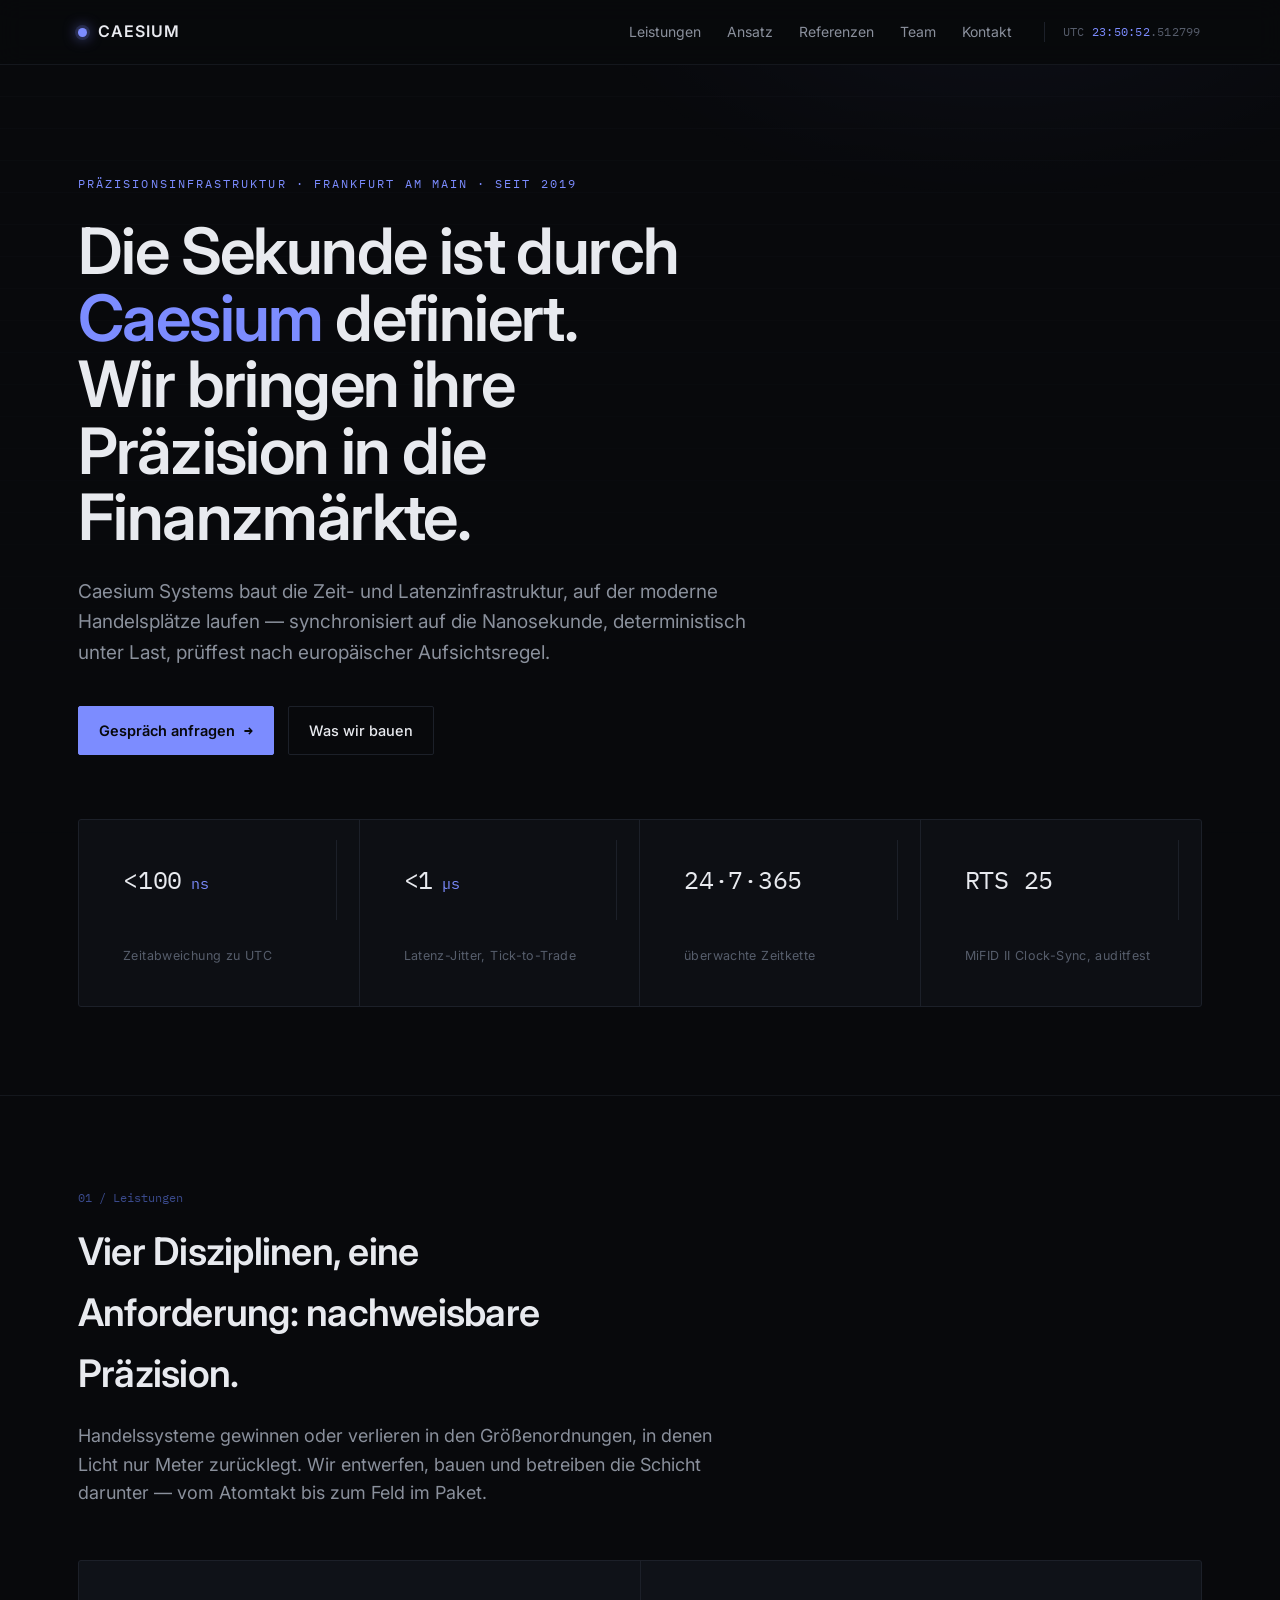
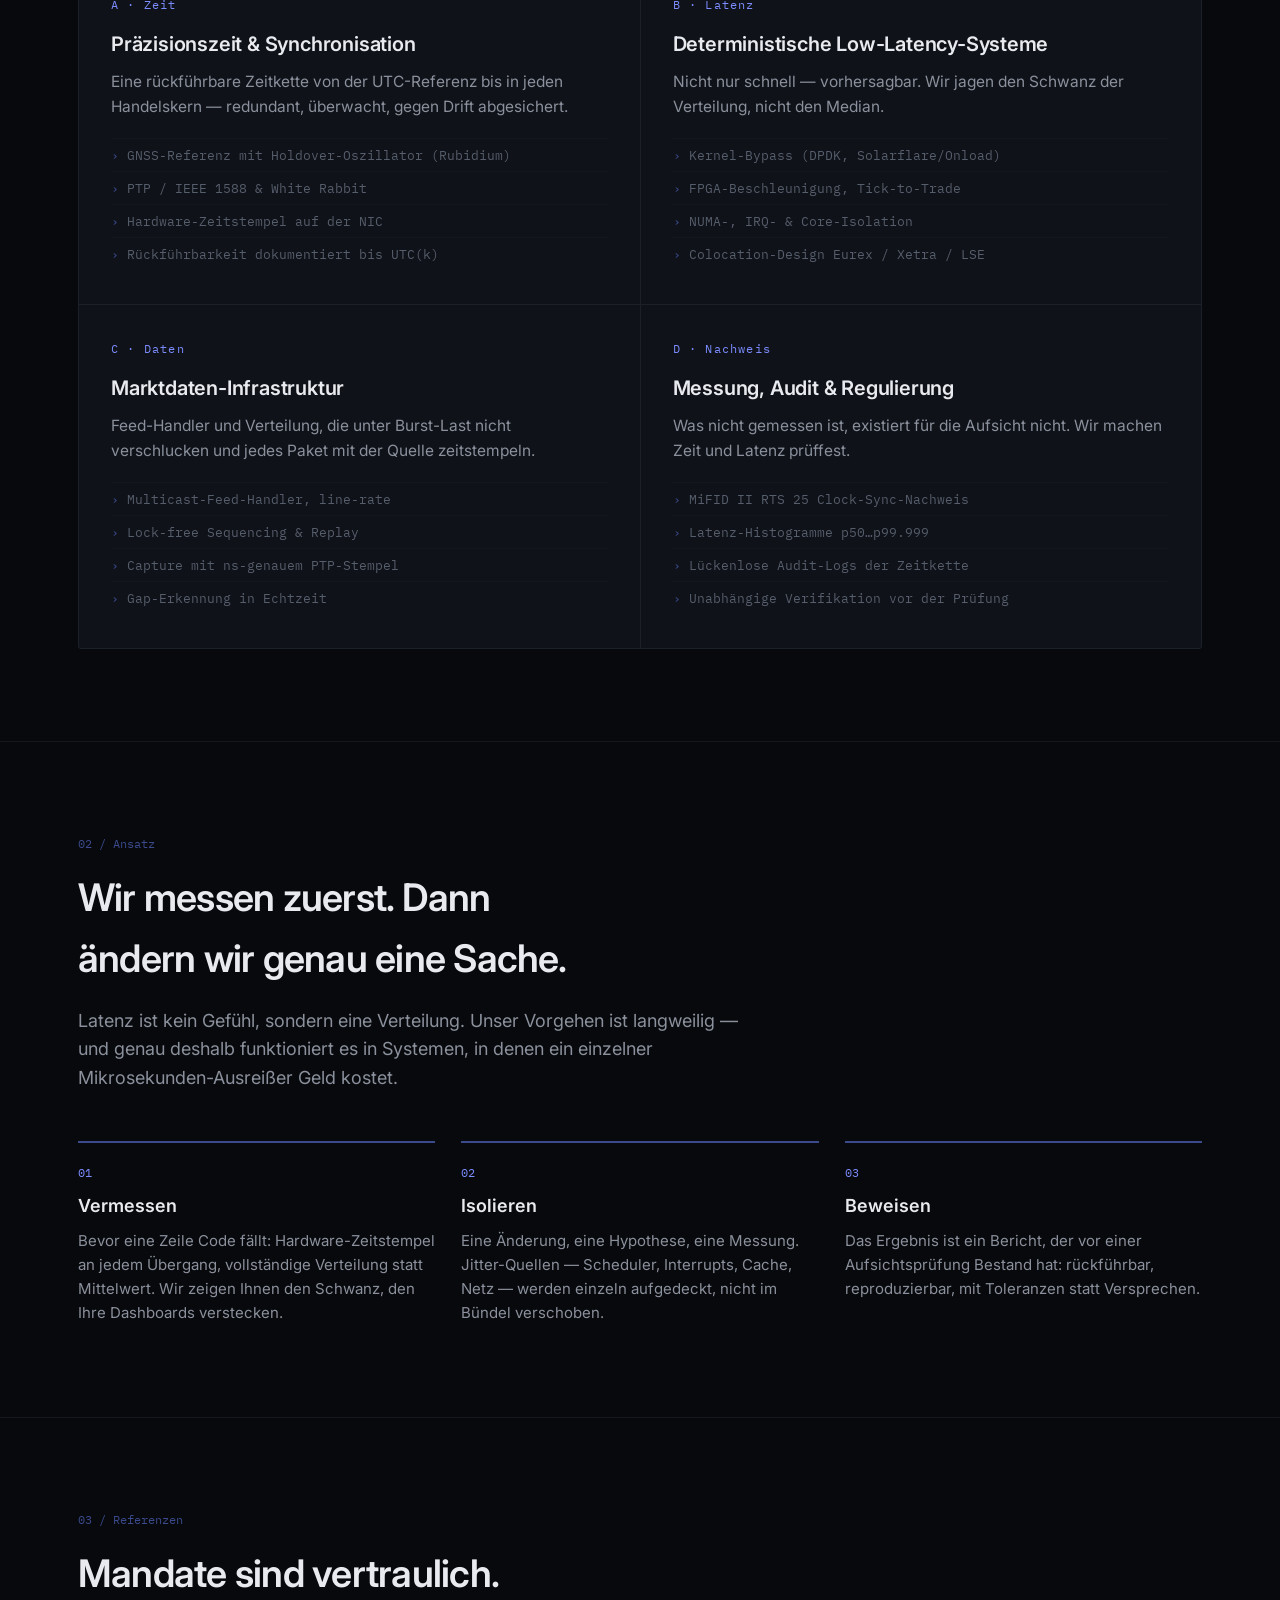
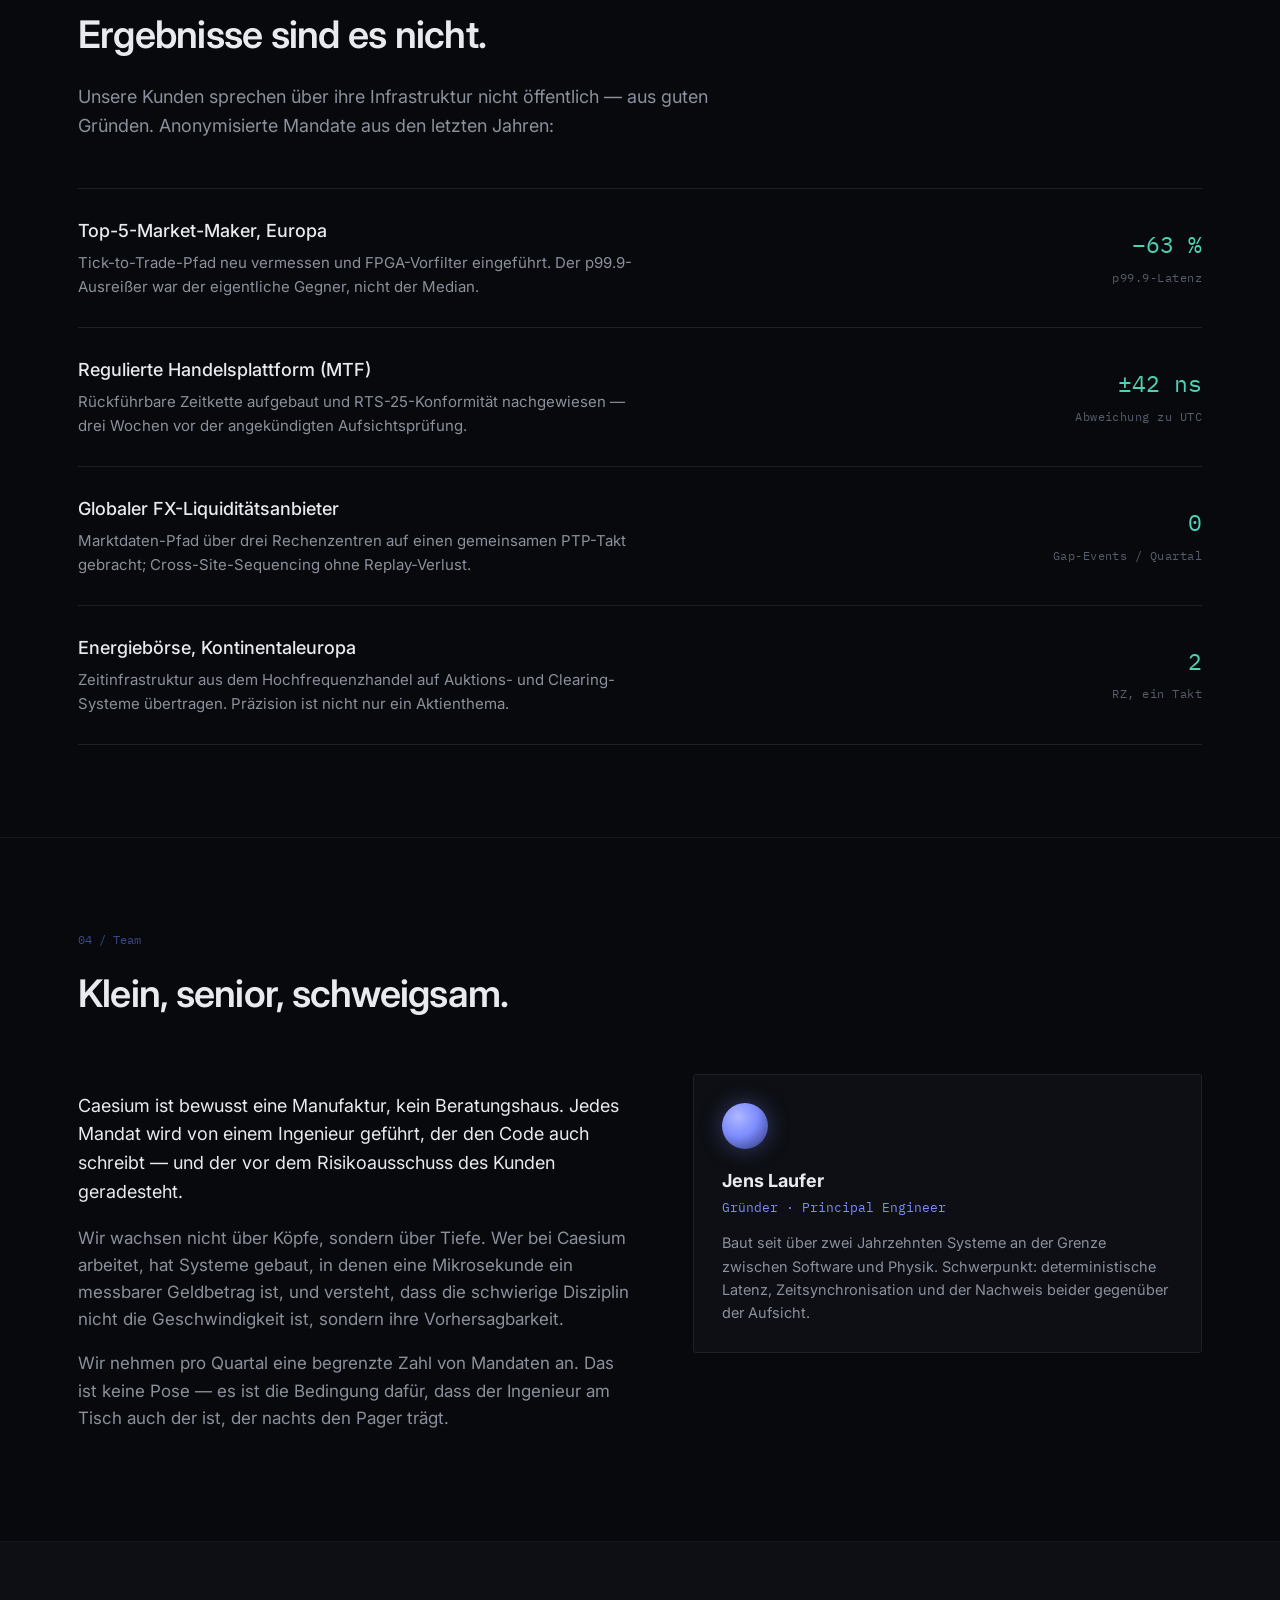
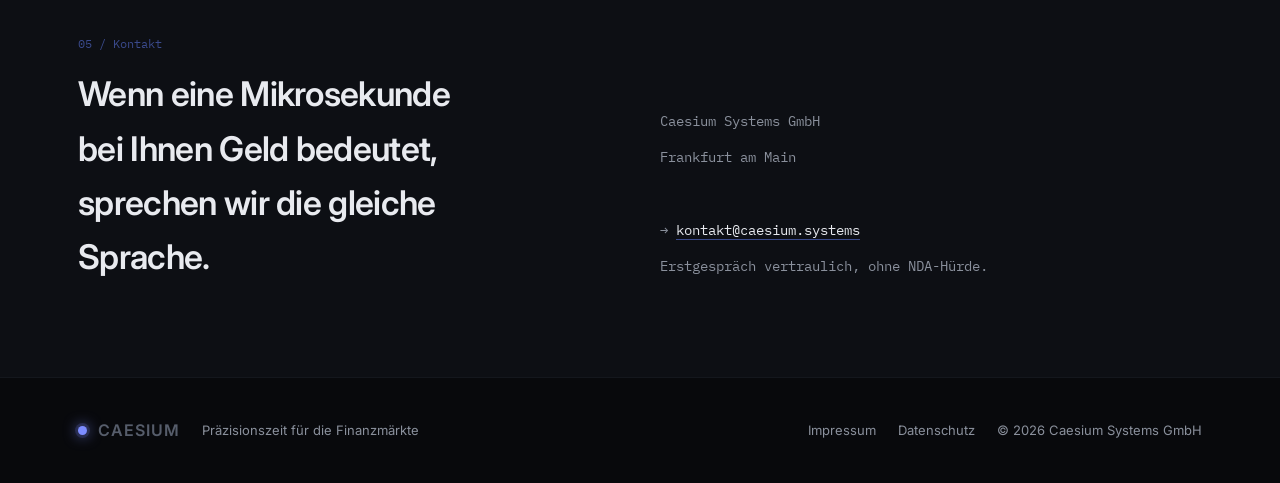
==== index.html @ a2c6681a "Caesium Systems — company site (static, GitHub Pages)" ====
<!doctype html>
<html lang="de">
<head>
<meta charset="utf-8">
<meta name="viewport" content="width=device-width, initial-scale=1">
<title>Caesium Systems — Präzisionszeit & deterministische Latenz für die Finanzmärkte</title>
<meta name="description" content="Caesium Systems baut Zeitsynchronisation und deterministische Low-Latency-Infrastruktur für Handelsplätze, Market Maker und regulierte Finanzdienstleister. Frankfurt am Main.">
<meta property="og:title" content="Caesium Systems">
<meta property="og:description" content="Präzisionszeit & deterministische Latenz für die Finanzmärkte.">
<meta property="og:type" content="website">
<link rel="preconnect" href="https://fonts.googleapis.com">
<link rel="preconnect" href="https://fonts.gstatic.com" crossorigin>
<link href="https://fonts.googleapis.com/css2?family=Inter:wght@400;500;600&family=IBM+Plex+Mono:wght@400;500&display=swap" rel="stylesheet">
<link rel="stylesheet" href="styles.css">
<link rel="icon" href="data:image/svg+xml,<svg xmlns='http://www.w3.org/2000/svg' viewBox='0 0 32 32'><circle cx='16' cy='16' r='7' fill='%237c8cff'/></svg>">
</head>
<body>

<header class="top">
  <div class="wrap">
    <a class="brand" href="#top"><span class="dot"></span><b>CAESIUM</b></a>
    <nav class="main">
      <a href="#leistungen">Leistungen</a>
      <a href="#ansatz">Ansatz</a>
      <a href="#referenzen">Referenzen</a>
      <a href="#team">Team</a>
      <a href="#kontakt">Kontakt</a>
    </nav>
    <div class="clock" id="clock">UTC <b>––:––:––</b>.000000</div>
  </div>
</header>

<a id="top"></a>
<section class="hero">
  <div class="wrap">
    <span class="tag">Präzisionsinfrastruktur · Frankfurt am Main · seit 2019</span>
    <h1>Die Sekunde ist durch <em>Caesium</em> definiert.<br>Wir bringen ihre Präzision in die Finanzmärkte.</h1>
    <p class="lede">Caesium Systems baut die Zeit- und Latenzinfrastruktur, auf der moderne Handelsplätze laufen — synchronisiert auf die Nanosekunde, deterministisch unter Last, prüffest nach europäischer Aufsichtsregel.</p>
    <div class="cta">
      <a class="btn primary" href="#kontakt">Gespräch anfragen <span class="arr">→</span></a>
      <a class="btn" href="#leistungen">Was wir bauen</a>
    </div>

    <div class="specstrip">
      <div><div class="v">&lt;100<small> ns</small></div><div class="k">Zeitabweichung zu UTC</div></div>
      <div><div class="v">&lt;1<small> µs</small></div><div class="k">Latenz-Jitter, Tick-to-Trade</div></div>
      <div><div class="v">24·7·365</div><div class="k">überwachte Zeitkette</div></div>
      <div><div class="v">RTS&nbsp;25</div><div class="k">MiFID II Clock-Sync, auditfest</div></div>
    </div>
  </div>
</section>

<section id="leistungen">
  <div class="wrap">
    <div class="shead"><span class="no">01 / Leistungen</span></div>
    <h2>Vier Disziplinen, eine Anforderung: nachweisbare Präzision.</h2>
    <p class="intro">Handelssysteme gewinnen oder verlieren in den Größenordnungen, in denen Licht nur Meter zurücklegt. Wir entwerfen, bauen und betreiben die Schicht darunter — vom Atomtakt bis zum Feld im Paket.</p>

    <div class="caps">
      <article class="cap">
        <div class="ix">A · Zeit</div>
        <h3>Präzisionszeit & Synchronisation</h3>
        <p>Eine rückführbare Zeitkette von der UTC-Referenz bis in jeden Handelskern — redundant, überwacht, gegen Drift abgesichert.</p>
        <ul>
          <li>GNSS-Referenz mit Holdover-Oszillator (Rubidium)</li>
          <li>PTP / IEEE 1588 & White Rabbit</li>
          <li>Hardware-Zeitstempel auf der NIC</li>
          <li>Rückführbarkeit dokumentiert bis UTC(k)</li>
        </ul>
      </article>
      <article class="cap">
        <div class="ix">B · Latenz</div>
        <h3>Deterministische Low-Latency-Systeme</h3>
        <p>Nicht nur schnell — vorhersagbar. Wir jagen den Schwanz der Verteilung, nicht den Median.</p>
        <ul>
          <li>Kernel-Bypass (DPDK, Solarflare/Onload)</li>
          <li>FPGA-Beschleunigung, Tick-to-Trade</li>
          <li>NUMA-, IRQ- & Core-Isolation</li>
          <li>Colocation-Design Eurex / Xetra / LSE</li>
        </ul>
      </article>
      <article class="cap">
        <div class="ix">C · Daten</div>
        <h3>Marktdaten-Infrastruktur</h3>
        <p>Feed-Handler und Verteilung, die unter Burst-Last nicht verschlucken und jedes Paket mit der Quelle zeitstempeln.</p>
        <ul>
          <li>Multicast-Feed-Handler, line-rate</li>
          <li>Lock-free Sequencing & Replay</li>
          <li>Capture mit ns-genauem PTP-Stempel</li>
          <li>Gap-Erkennung in Echtzeit</li>
        </ul>
      </article>
      <article class="cap">
        <div class="ix">D · Nachweis</div>
        <h3>Messung, Audit & Regulierung</h3>
        <p>Was nicht gemessen ist, existiert für die Aufsicht nicht. Wir machen Zeit und Latenz prüffest.</p>
        <ul>
          <li>MiFID II RTS 25 Clock-Sync-Nachweis</li>
          <li>Latenz-Histogramme p50…p99.999</li>
          <li>Lückenlose Audit-Logs der Zeitkette</li>
          <li>Unabhängige Verifikation vor der Prüfung</li>
        </ul>
      </article>
    </div>
  </div>
</section>

<section id="ansatz">
  <div class="wrap">
    <div class="shead"><span class="no">02 / Ansatz</span></div>
    <h2>Wir messen zuerst. Dann ändern wir genau eine Sache.</h2>
    <p class="intro">Latenz ist kein Gefühl, sondern eine Verteilung. Unser Vorgehen ist langweilig — und genau deshalb funktioniert es in Systemen, in denen ein einzelner Mikrosekunden-Ausreißer Geld kostet.</p>

    <div class="steps">
      <div class="step">
        <div class="n">01</div>
        <h4>Vermessen</h4>
        <p>Bevor eine Zeile Code fällt: Hardware-Zeitstempel an jedem Übergang, vollständige Verteilung statt Mittelwert. Wir zeigen Ihnen den Schwanz, den Ihre Dashboards verstecken.</p>
      </div>
      <div class="step">
        <div class="n">02</div>
        <h4>Isolieren</h4>
        <p>Eine Änderung, eine Hypothese, eine Messung. Jitter-Quellen — Scheduler, Interrupts, Cache, Netz — werden einzeln aufgedeckt, nicht im Bündel verschoben.</p>
      </div>
      <div class="step">
        <div class="n">03</div>
        <h4>Beweisen</h4>
        <p>Das Ergebnis ist ein Bericht, der vor einer Aufsichtsprüfung Bestand hat: rückführbar, reproduzierbar, mit Toleranzen statt Versprechen.</p>
      </div>
    </div>
  </div>
</section>

<section id="referenzen">
  <div class="wrap">
    <div class="shead"><span class="no">03 / Referenzen</span></div>
    <h2>Mandate sind vertraulich. Ergebnisse sind es nicht.</h2>
    <p class="intro">Unsere Kunden sprechen über ihre Infrastruktur nicht öffentlich — aus guten Gründen. Anonymisierte Mandate aus den letzten Jahren:</p>

    <div class="refs">
      <div class="ref">
        <div>
          <div class="who">Top-5-Market-Maker, Europa</div>
          <div class="what">Tick-to-Trade-Pfad neu vermessen und FPGA-Vorfilter eingeführt. Der p99.9-Ausreißer war der eigentliche Gegner, nicht der Median.</div>
        </div>
        <div class="metric"><b>−63 %</b><span>p99.9-Latenz</span></div>
      </div>
      <div class="ref">
        <div>
          <div class="who">Regulierte Handelsplattform (MTF)</div>
          <div class="what">Rückführbare Zeitkette aufgebaut und RTS-25-Konformität nachgewiesen — drei Wochen vor der angekündigten Aufsichtsprüfung.</div>
        </div>
        <div class="metric"><b>±42 ns</b><span>Abweichung zu UTC</span></div>
      </div>
      <div class="ref">
        <div>
          <div class="who">Globaler FX-Liquiditätsanbieter</div>
          <div class="what">Marktdaten-Pfad über drei Rechenzentren auf einen gemeinsamen PTP-Takt gebracht; Cross-Site-Sequencing ohne Replay-Verlust.</div>
        </div>
        <div class="metric"><b>0</b><span>Gap-Events / Quartal</span></div>
      </div>
      <div class="ref">
        <div>
          <div class="who">Energiebörse, Kontinentaleuropa</div>
          <div class="what">Zeitinfrastruktur aus dem Hochfrequenzhandel auf Auktions- und Clearing-Systeme übertragen. Präzision ist nicht nur ein Aktienthema.</div>
        </div>
        <div class="metric"><b>2</b><span>RZ, ein Takt</span></div>
      </div>
    </div>
  </div>
</section>

<section id="team">
  <div class="wrap">
    <div class="shead"><span class="no">04 / Team</span></div>
    <h2>Klein, senior, schweigsam.</h2>
    <div class="team">
      <div class="bio">
        <p class="lead">Caesium ist bewusst eine Manufaktur, kein Beratungshaus. Jedes Mandat wird von einem Ingenieur geführt, der den Code auch schreibt — und der vor dem Risikoausschuss des Kunden geradesteht.</p>
        <p>Wir wachsen nicht über Köpfe, sondern über Tiefe. Wer bei Caesium arbeitet, hat Systeme gebaut, in denen eine Mikrosekunde ein messbarer Geldbetrag ist, und versteht, dass die schwierige Disziplin nicht die Geschwindigkeit ist, sondern ihre Vorhersagbarkeit.</p>
        <p>Wir nehmen pro Quartal eine begrenzte Zahl von Mandaten an. Das ist keine Pose — es ist die Bedingung dafür, dass der Ingenieur am Tisch auch der ist, der nachts den Pager trägt.</p>
      </div>
      <div class="person">
        <div class="mark"></div>
        <h4>Jens Laufer</h4>
        <div class="role">Gründer · Principal Engineer</div>
        <p>Baut seit über zwei Jahrzehnten Systeme an der Grenze zwischen Software und Physik. Schwerpunkt: deterministische Latenz, Zeitsynchronisation und der Nachweis beider gegenüber der Aufsicht.</p>
      </div>
    </div>
  </div>
</section>

<section id="kontakt">
  <div class="wrap">
    <div class="shead"><span class="no">05 / Kontakt</span></div>
    <div class="contact">
      <div class="big">Wenn eine Mikrosekunde bei Ihnen Geld bedeutet, sprechen wir die gleiche Sprache.</div>
      <div class="lines">
        <div>Caesium Systems GmbH</div>
        <div>Frankfurt am Main</div>
        <div>&nbsp;</div>
        <div>→ <a href="mailto:kontakt@caesium.systems">kontakt@caesium.systems</a></div>
        <div class="muted">Erstgespräch vertraulich, ohne NDA-Hürde.</div>
      </div>
    </div>
  </div>
</section>

<footer class="foot">
  <div class="wrap">
    <span class="brand"><span class="dot"></span><b>CAESIUM</b></span>
    <span class="muted">Präzisionszeit für die Finanzmärkte</span>
    <span class="sp"></span>
    <a href="impressum.html">Impressum</a>
    <a href="datenschutz.html">Datenschutz</a>
    <span class="muted">© 2026 Caesium Systems GmbH</span>
  </div>
</footer>

<script>
  // Live high-precision UTC clock — sells the "we measure time" premise.
  const el = document.querySelector('#clock');
  function tick(){
    const d = new Date();
    const p = (n,l=2)=>String(n).padStart(l,'0');
    const us = p(d.getMilliseconds(),3) + p(Math.floor(performance.now()*1000)%1000,3);
    el.innerHTML = 'UTC <b>'+p(d.getUTCHours())+':'+p(d.getUTCMinutes())+':'+p(d.getUTCSeconds())+'</b>.'+us;
    requestAnimationFrame(tick);
  }
  tick();
</script>

</body>
</html>
---- styles.css ----
/* Caesium Systems — precision-engineering aesthetic
   Near-black canvas, hairline structure, one cold spectral accent (caesium blue-violet ~455nm). */

:root {
  --bg:        #08090c;
  --bg-soft:   #0d0f14;
  --panel:     #0f1218;
  --line:      #1c2029;
  --line-soft: #14171d;
  --text:      #e8eaef;
  --muted:     #8a909c;
  --faint:     #565d6b;
  --accent:    #7c8cff;   /* caesium emission, blue-violet */
  --accent-dim:#3a4a8c;
  --good:      #4fd1b5;
  --mono: "IBM Plex Mono", ui-monospace, "SF Mono", Menlo, monospace;
  --sans: "Inter", -apple-system, BlinkMacSystemFont, "Segoe UI", sans-serif;
  --maxw: 1180px;
}

* { box-sizing: border-box; }
html { scroll-behavior: smooth; }
body {
  margin: 0;
  background: var(--bg);
  color: var(--text);
  font-family: var(--sans);
  font-size: 17px;
  line-height: 1.6;
  -webkit-font-smoothing: antialiased;
  text-rendering: optimizeLegibility;
}
body::selection, ::selection { background: var(--accent); color: #08090c; }

a { color: inherit; text-decoration: none; }
.wrap { max-width: var(--maxw); margin: 0 auto; padding: 0 28px; }

.mono { font-family: var(--mono); }
.tag {
  font-family: var(--mono);
  font-size: 11.5px;
  letter-spacing: 0.18em;
  text-transform: uppercase;
  color: var(--accent);
}
.muted { color: var(--muted); }

/* ── Topbar ─────────────────────────────────────────── */
header.top {
  position: sticky; top: 0; z-index: 50;
  background: rgba(8,9,12,0.78);
  backdrop-filter: blur(12px);
  border-bottom: 1px solid var(--line-soft);
}
.top .wrap { display: flex; align-items: center; gap: 32px; height: 64px; }
.brand { display: flex; align-items: center; gap: 11px; font-weight: 600; letter-spacing: 0.02em; }
.brand .dot {
  width: 9px; height: 9px; border-radius: 50%;
  background: var(--accent);
  box-shadow: 0 0 0 3px rgba(124,140,255,0.16), 0 0 14px 1px rgba(124,140,255,0.7);
}
.brand b { font-weight: 600; font-size: 16px; letter-spacing: 0.06em; }
nav.main { display: flex; gap: 26px; margin-left: auto; align-items: center; }
nav.main a { font-size: 14px; color: var(--muted); transition: color .18s; }
nav.main a:hover { color: var(--text); }
.clock {
  font-family: var(--mono); font-size: 12px; color: var(--faint);
  border-left: 1px solid var(--line); padding-left: 18px; min-width: 158px;
  letter-spacing: 0.02em;
}
.clock b { color: var(--accent); font-weight: 400; }
@media (max-width: 820px){ nav.main, .clock { display:none; } }

/* ── Hero ───────────────────────────────────────────── */
.hero { position: relative; padding: 104px 0 88px; border-bottom: 1px solid var(--line-soft); overflow: hidden; }
.hero::before {
  content:""; position:absolute; inset:0;
  background:
    radial-gradient(620px 320px at 78% -8%, rgba(124,140,255,0.10), transparent 70%),
    linear-gradient(transparent 31px, var(--line-soft) 32px) 0 0 / 100% 32px;
  -webkit-mask-image: linear-gradient(#000, transparent 78%);
          mask-image: linear-gradient(#000, transparent 78%);
  opacity:.5; pointer-events:none;
}
.hero .wrap { position: relative; }
.hero h1 {
  font-size: clamp(34px, 5.4vw, 64px);
  line-height: 1.04; letter-spacing: -0.025em; font-weight: 600;
  margin: 22px 0 0; max-width: 16ch;
}
.hero h1 em { font-style: normal; color: var(--accent); }
.hero .lede { margin: 26px 0 0; max-width: 56ch; font-size: 19px; color: var(--muted); }
.hero .cta { margin-top: 38px; display: flex; gap: 14px; flex-wrap: wrap; }
.btn {
  display: inline-flex; align-items: center; gap: 9px;
  font-size: 14.5px; font-weight: 500; padding: 12px 20px;
  border: 1px solid var(--line); border-radius: 2px; color: var(--text);
  transition: border-color .18s, background .18s, color .18s;
}
.btn.primary { background: var(--accent); color: #07080b; border-color: var(--accent); font-weight: 600; }
.btn.primary:hover { background: #95a2ff; border-color: #95a2ff; }
.btn:hover { border-color: var(--accent-dim); }
.btn .arr { font-family: var(--mono); }

.specstrip {
  margin-top: 64px; display: grid; grid-template-columns: repeat(4, 1fr);
  border: 1px solid var(--line); border-radius: 3px; overflow: hidden;
  background: var(--bg-soft);
}
.specstrip div { padding: 20px 22px; border-right: 1px solid var(--line); }
.specstrip div:last-child { border-right: 0; }
.specstrip .v { font-family: var(--mono); font-size: 25px; color: var(--text); letter-spacing: -0.01em; }
.specstrip .v small { color: var(--accent); font-size: 15px; }
.specstrip .k { margin-top: 6px; font-size: 12.5px; color: var(--faint); letter-spacing: 0.03em; }
@media (max-width: 720px){ .specstrip { grid-template-columns: 1fr 1fr; } .specstrip div:nth-child(2){border-right:0;} }

/* ── Sections ───────────────────────────────────────── */
section { padding: 92px 0; border-bottom: 1px solid var(--line-soft); }
.shead { display: flex; align-items: baseline; gap: 18px; margin-bottom: 14px; }
.shead .no { font-family: var(--mono); font-size: 12px; color: var(--accent-dim); }
section h2 {
  font-size: clamp(26px, 3.2vw, 38px); font-weight: 600; letter-spacing: -0.02em;
  margin: 6px 0 0; max-width: 22ch;
}
section .intro { color: var(--muted); max-width: 60ch; margin: 18px 0 0; font-size: 18px; }

/* Capabilities */
.caps { margin-top: 52px; display: grid; grid-template-columns: repeat(2, 1fr); gap: 1px; background: var(--line); border: 1px solid var(--line); border-radius: 3px; overflow: hidden; }
.cap { background: var(--panel); padding: 34px 32px; transition: background .2s; }
.cap:hover { background: #12161d; }
.cap .ix { font-family: var(--mono); font-size: 12px; color: var(--accent); letter-spacing: 0.1em; }
.cap h3 { font-size: 20px; font-weight: 600; margin: 14px 0 10px; letter-spacing: -0.01em; }
.cap p { color: var(--muted); margin: 0; font-size: 15.5px; }
.cap ul { list-style: none; padding: 0; margin: 18px 0 0; }
.cap li { font-family: var(--mono); font-size: 12.5px; color: var(--faint); padding: 6px 0; border-top: 1px solid var(--line-soft); }
.cap li::before { content: "› "; color: var(--accent-dim); }
@media (max-width: 760px){ .caps { grid-template-columns: 1fr; } }

/* Approach */
.steps { margin-top: 48px; display: grid; grid-template-columns: repeat(3, 1fr); gap: 26px; }
.step { border-top: 2px solid var(--accent-dim); padding-top: 20px; }
.step .n { font-family: var(--mono); font-size: 12px; color: var(--accent); }
.step h4 { font-size: 18px; margin: 10px 0 8px; font-weight: 600; }
.step p { color: var(--muted); font-size: 15px; margin: 0; }
@media (max-width: 760px){ .steps { grid-template-columns: 1fr; } }

/* References */
.refs { margin-top: 48px; display: flex; flex-direction: column; }
.ref {
  display: grid; grid-template-columns: 1fr auto; gap: 24px; align-items: center;
  padding: 28px 0; border-top: 1px solid var(--line);
}
.ref:last-child { border-bottom: 1px solid var(--line); }
.ref .who { font-size: 18px; font-weight: 500; }
.ref .what { color: var(--muted); font-size: 15px; margin-top: 5px; max-width: 62ch; }
.ref .metric { font-family: var(--mono); text-align: right; white-space: nowrap; }
.ref .metric b { display:block; font-size: 23px; color: var(--good); font-weight: 400; }
.ref .metric span { font-size: 11.5px; color: var(--faint); letter-spacing: 0.04em; }
@media (max-width: 640px){ .ref { grid-template-columns: 1fr; } .ref .metric { text-align: left; } }

/* Founder / team */
.team { margin-top: 50px; display: grid; grid-template-columns: 1.1fr 1fr; gap: 56px; align-items: start; }
.team .bio p { color: var(--muted); }
.team .bio p.lead { color: var(--text); font-size: 18px; }
.person { border: 1px solid var(--line); border-radius: 3px; background: var(--bg-soft); padding: 28px; }
.person .mark { width: 46px; height: 46px; border-radius: 50%; background: radial-gradient(circle at 35% 30%, #aeb8ff, var(--accent) 45%, #2a306b); box-shadow: 0 0 22px rgba(124,140,255,0.35); }
.person h4 { margin: 18px 0 2px; font-size: 18px; }
.person .role { font-family: var(--mono); font-size: 12.5px; color: var(--accent); }
.person p { color: var(--muted); font-size: 14.5px; margin: 14px 0 0; }
@media (max-width: 760px){ .team { grid-template-columns: 1fr; gap: 32px; } }

/* Contact */
#kontakt { background: var(--bg-soft); }
.contact { display: grid; grid-template-columns: 1fr 1fr; gap: 40px; align-items: end; }
.contact .big { font-size: clamp(24px, 3vw, 34px); font-weight: 600; letter-spacing: -0.02em; max-width: 18ch; }
.contact .lines { font-family: var(--mono); font-size: 14px; color: var(--muted); }
.contact .lines a { color: var(--text); border-bottom: 1px solid var(--accent-dim); }
.contact .lines div { padding: 7px 0; }
@media (max-width: 720px){ .contact { grid-template-columns: 1fr; gap: 24px; } }

/* Footer */
footer.foot { padding: 40px 0; color: var(--faint); font-size: 13px; }
footer.foot .wrap { display: flex; gap: 22px; align-items: center; flex-wrap: wrap; }
footer.foot a { color: var(--muted); }
footer.foot a:hover { color: var(--text); }
footer.foot .sp { margin-left: auto; }

/* Legal pages */
.legal { max-width: 760px; margin: 0 auto; padding: 80px 28px; }
.legal h1 { font-size: 30px; letter-spacing: -0.02em; }
.legal h2 { font-size: 18px; margin-top: 34px; }
.legal p, .legal li { color: var(--muted); font-size: 15px; }
.legal a { color: var(--accent); }
.back { font-family: var(--mono); font-size: 13px; color: var(--muted); display:inline-block; margin-bottom: 30px; }
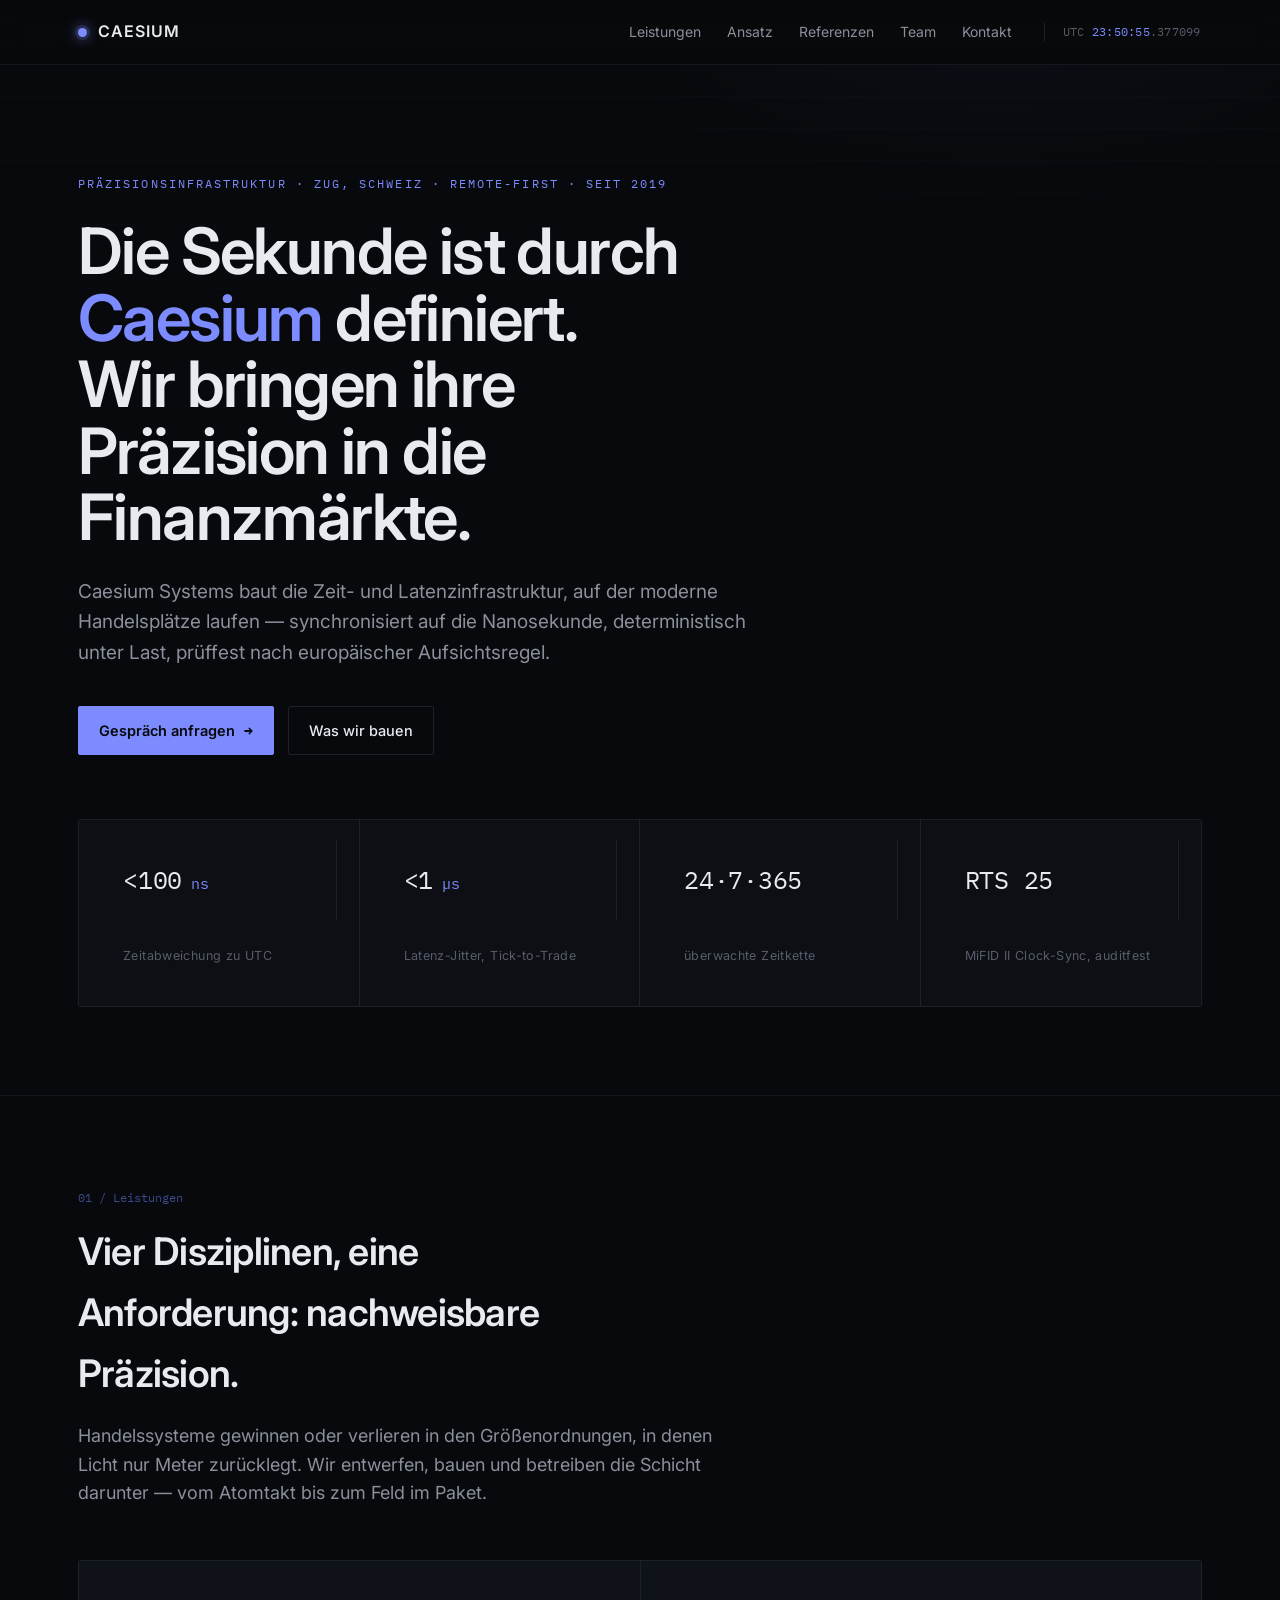
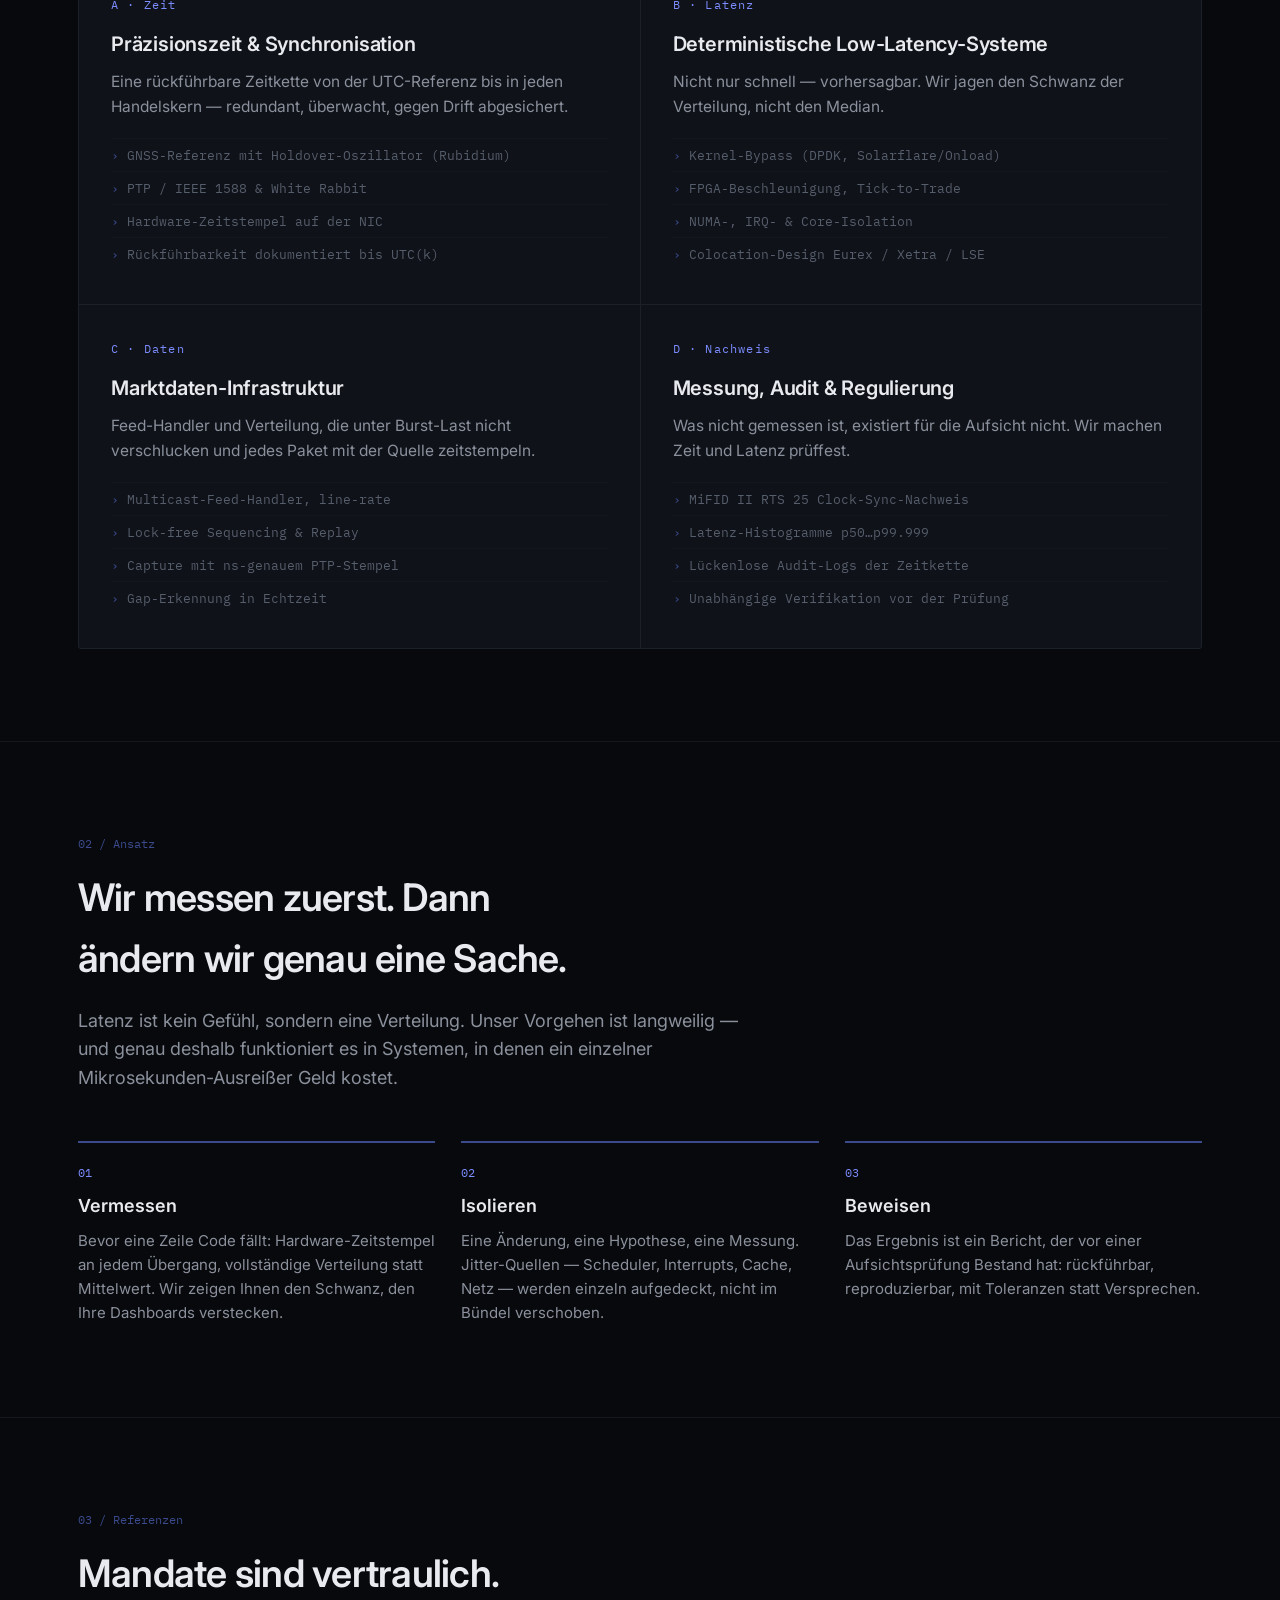
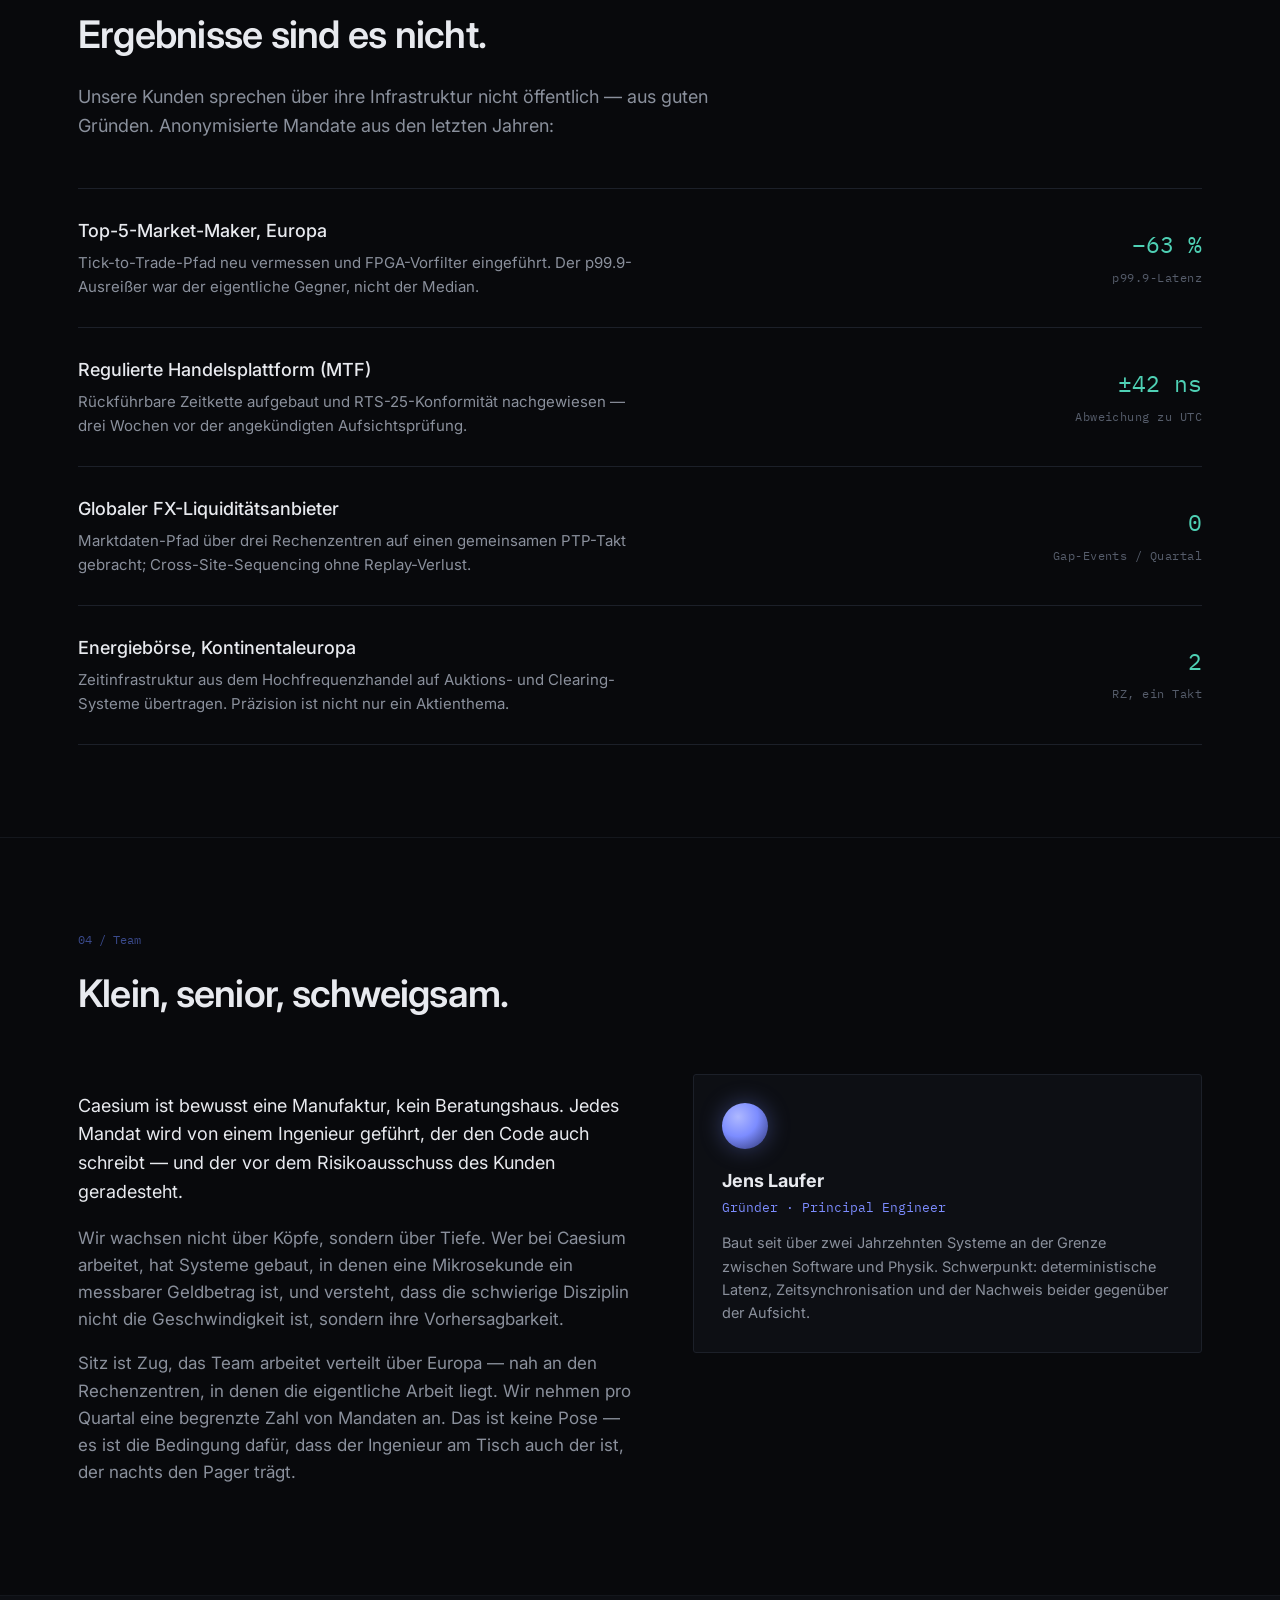
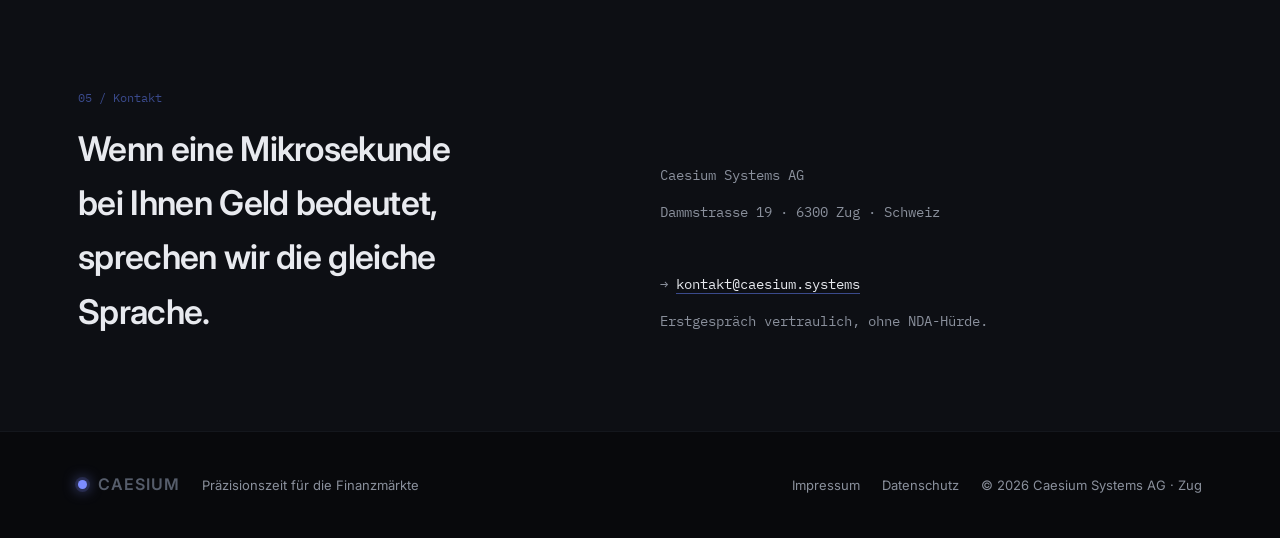
==== commit 981beaad: "Relocate HQ to Zug (Swiss AG), remote-first team" ====
--- a/index.html
+++ b/index.html
@@ -33,7 +33,7 @@
 <a id="top"></a>
 <section class="hero">
   <div class="wrap">
-    <span class="tag">Präzisionsinfrastruktur · Frankfurt am Main · seit 2019</span>
+    <span class="tag">Präzisionsinfrastruktur · Zug, Schweiz · remote-first · seit 2019</span>
     <h1>Die Sekunde ist durch <em>Caesium</em> definiert.<br>Wir bringen ihre Präzision in die Finanzmärkte.</h1>
     <p class="lede">Caesium Systems baut die Zeit- und Latenzinfrastruktur, auf der moderne Handelsplätze laufen — synchronisiert auf die Nanosekunde, deterministisch unter Last, prüffest nach europäischer Aufsichtsregel.</p>
     <div class="cta">
@@ -178,7 +178,7 @@
       <div class="bio">
         <p class="lead">Caesium ist bewusst eine Manufaktur, kein Beratungshaus. Jedes Mandat wird von einem Ingenieur geführt, der den Code auch schreibt — und der vor dem Risikoausschuss des Kunden geradesteht.</p>
         <p>Wir wachsen nicht über Köpfe, sondern über Tiefe. Wer bei Caesium arbeitet, hat Systeme gebaut, in denen eine Mikrosekunde ein messbarer Geldbetrag ist, und versteht, dass die schwierige Disziplin nicht die Geschwindigkeit ist, sondern ihre Vorhersagbarkeit.</p>
-        <p>Wir nehmen pro Quartal eine begrenzte Zahl von Mandaten an. Das ist keine Pose — es ist die Bedingung dafür, dass der Ingenieur am Tisch auch der ist, der nachts den Pager trägt.</p>
+        <p>Sitz ist Zug, das Team arbeitet verteilt über Europa — nah an den Rechenzentren, in denen die eigentliche Arbeit liegt. Wir nehmen pro Quartal eine begrenzte Zahl von Mandaten an. Das ist keine Pose — es ist die Bedingung dafür, dass der Ingenieur am Tisch auch der ist, der nachts den Pager trägt.</p>
       </div>
       <div class="person">
         <div class="mark"></div>
@@ -196,8 +196,8 @@
     <div class="contact">
       <div class="big">Wenn eine Mikrosekunde bei Ihnen Geld bedeutet, sprechen wir die gleiche Sprache.</div>
       <div class="lines">
-        <div>Caesium Systems GmbH</div>
-        <div>Frankfurt am Main</div>
+        <div>Caesium Systems AG</div>
+        <div>Dammstrasse 19 · 6300 Zug · Schweiz</div>
         <div>&nbsp;</div>
         <div>→ <a href="mailto:kontakt@caesium.systems">kontakt@caesium.systems</a></div>
         <div class="muted">Erstgespräch vertraulich, ohne NDA-Hürde.</div>
@@ -213,7 +213,7 @@
     <span class="sp"></span>
     <a href="impressum.html">Impressum</a>
     <a href="datenschutz.html">Datenschutz</a>
-    <span class="muted">© 2026 Caesium Systems GmbH</span>
+    <span class="muted">© 2026 Caesium Systems AG · Zug</span>
   </div>
 </footer>
 
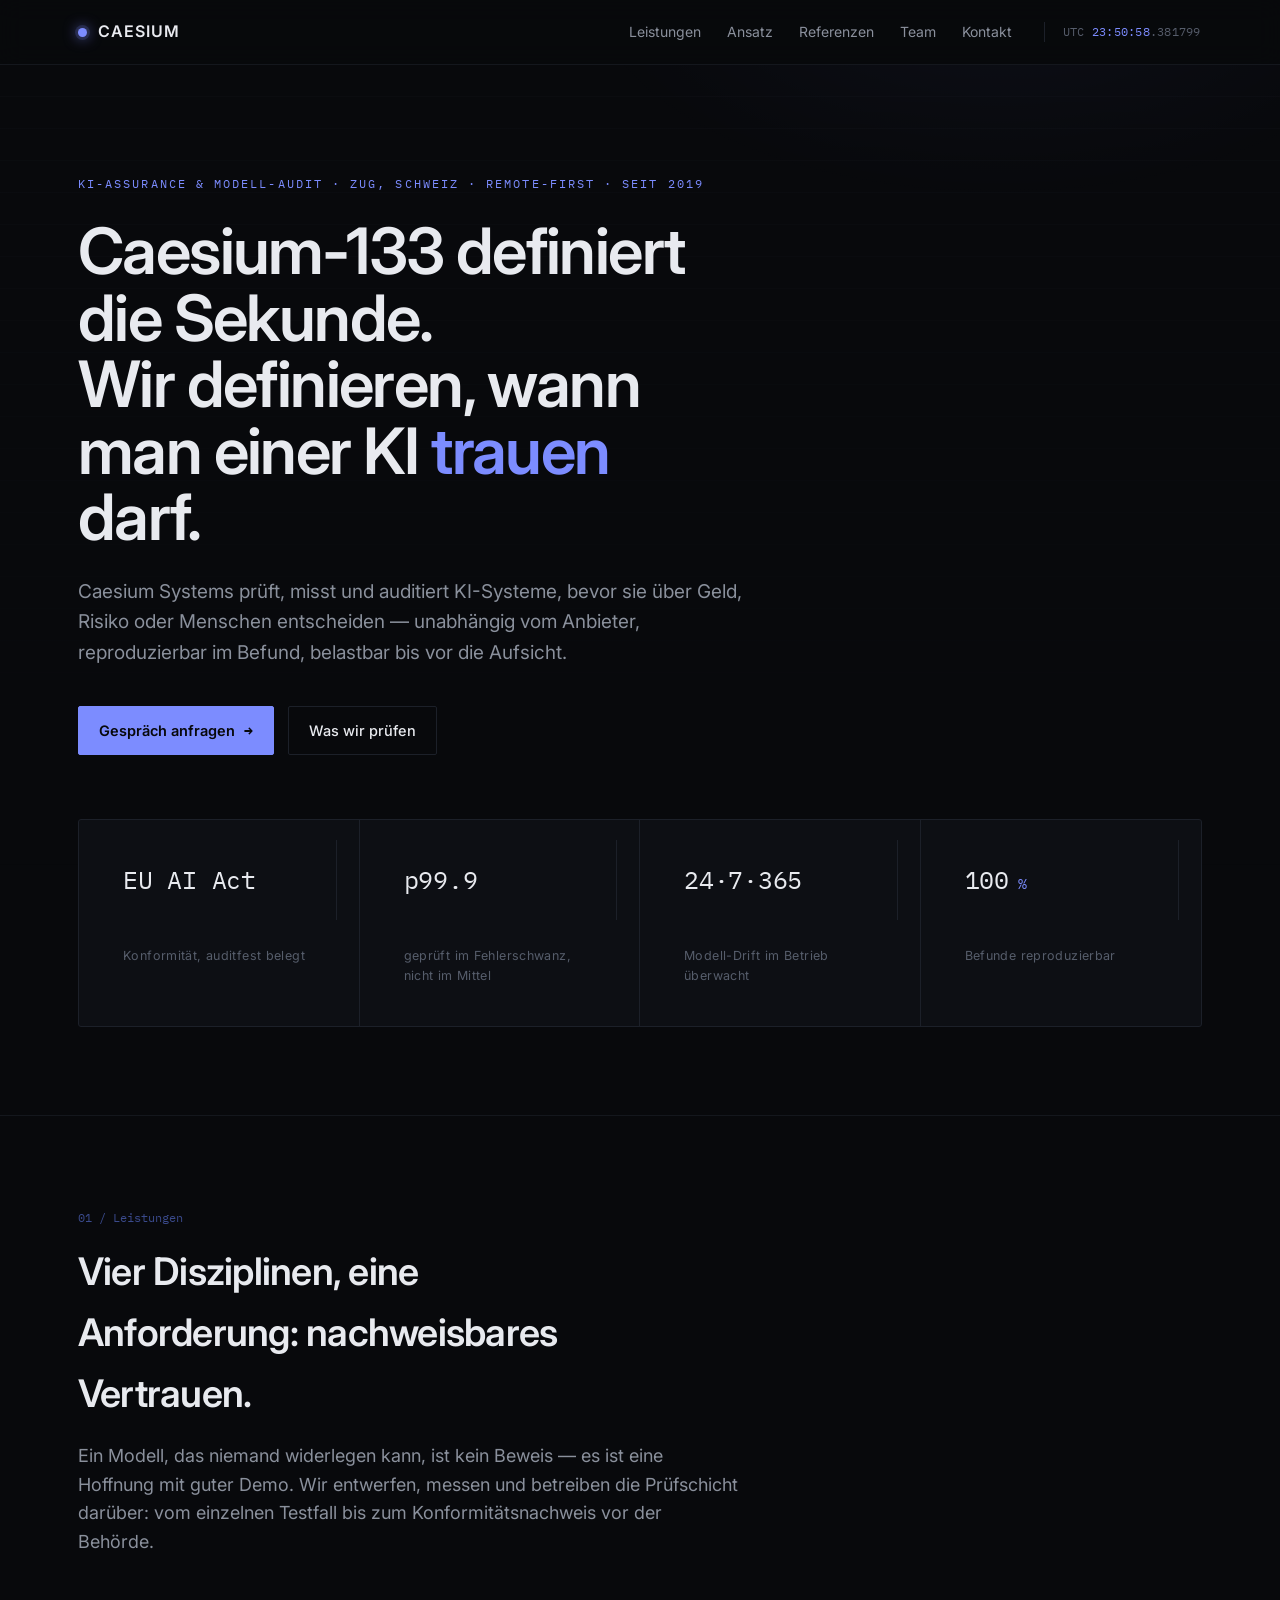
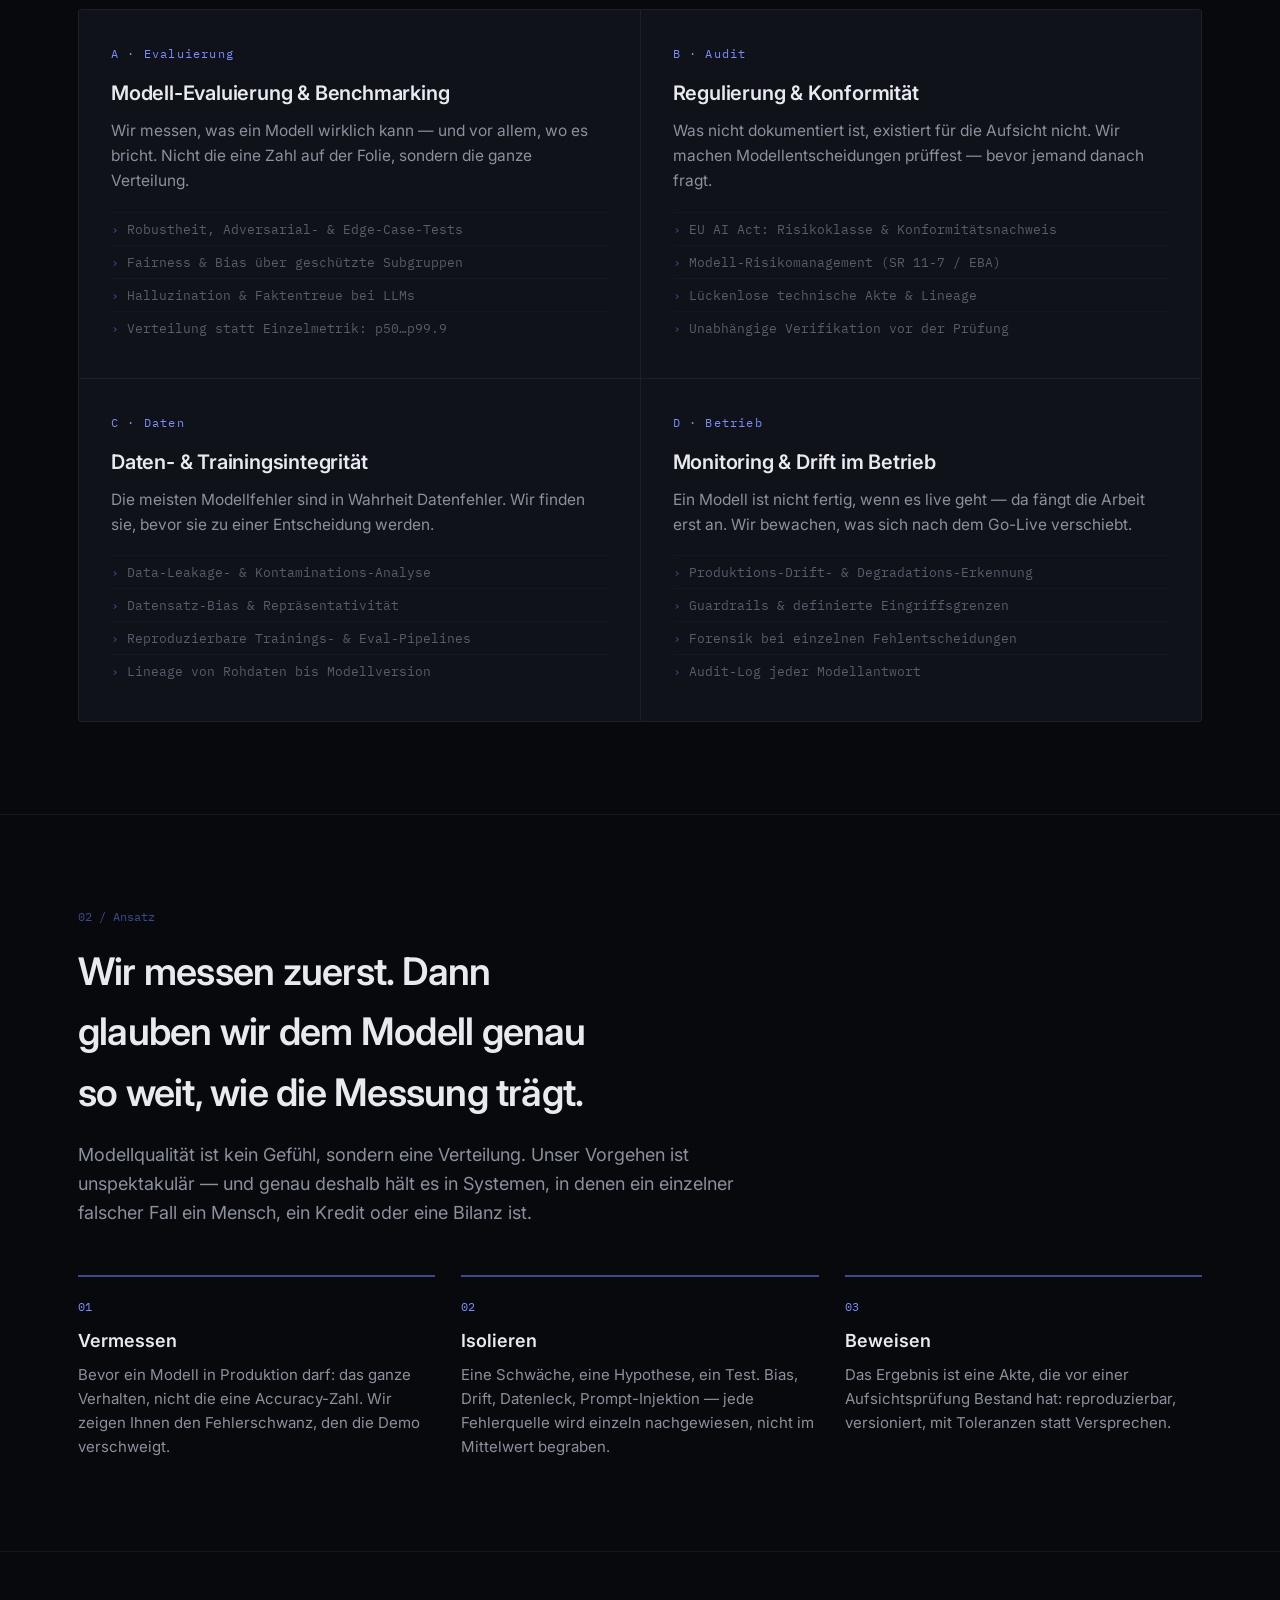
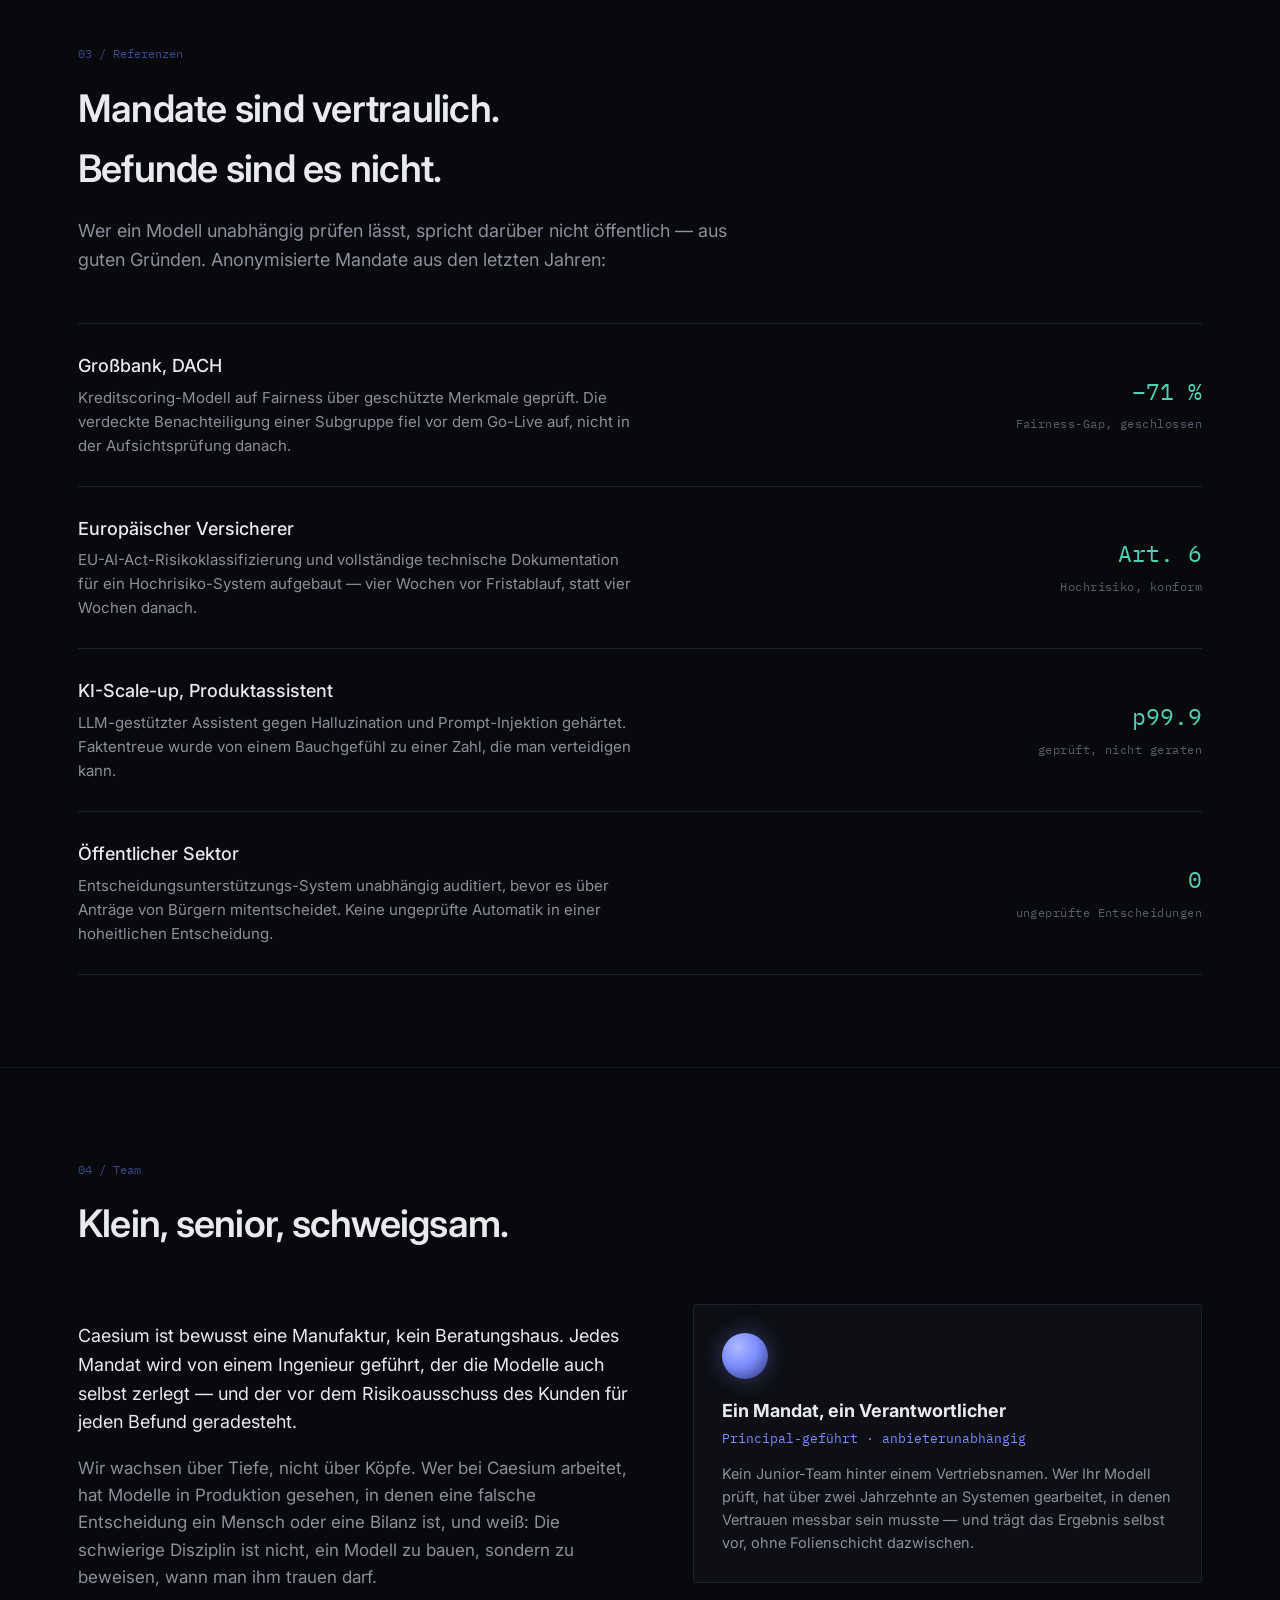
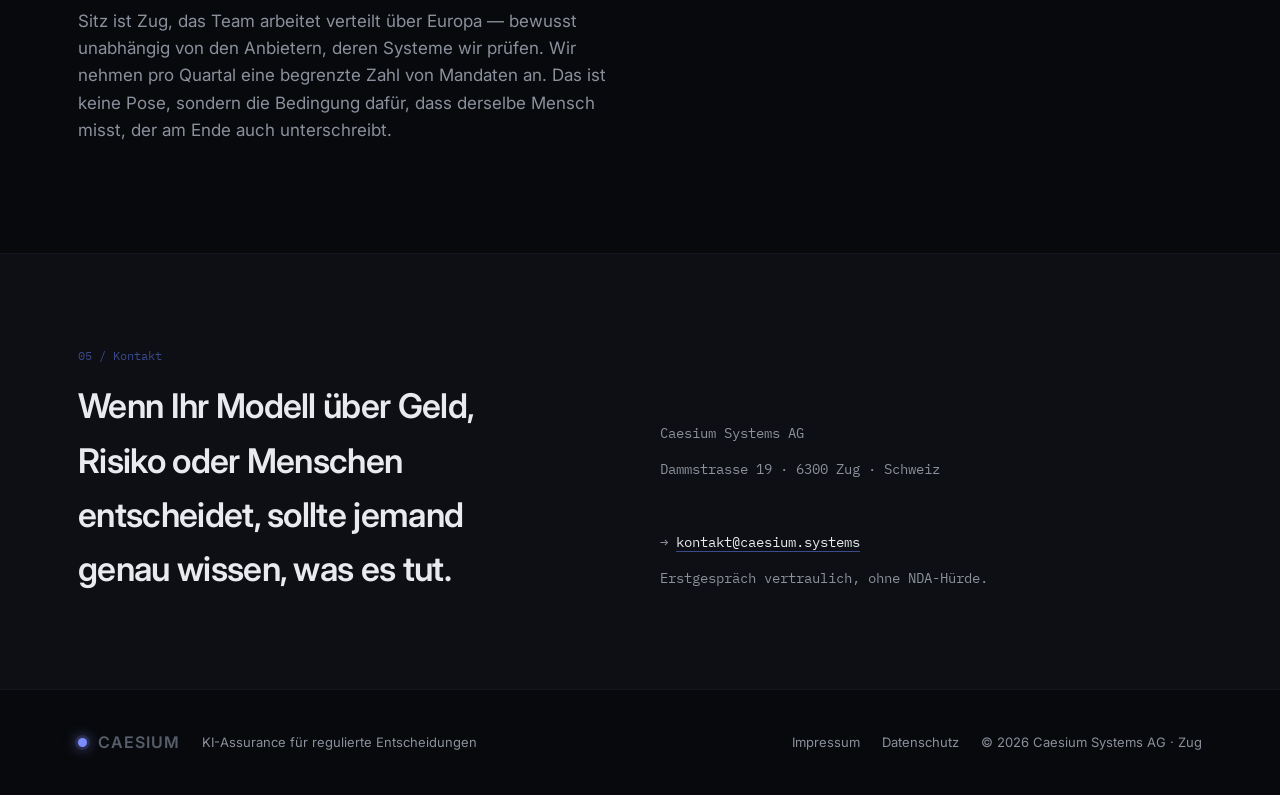
==== commit 8aaf0e68: "Pivot to KI-Assurance (AI-Audit); remove founder name; keep Zug AG Co-Authored-By: Claude Opus 4.8 (" ====
--- a/index.html
+++ b/index.html
@@ -3,10 +3,10 @@
 <head>
 <meta charset="utf-8">
 <meta name="viewport" content="width=device-width, initial-scale=1">
-<title>Caesium Systems — Präzisionszeit & deterministische Latenz für die Finanzmärkte</title>
-<meta name="description" content="Caesium Systems baut Zeitsynchronisation und deterministische Low-Latency-Infrastruktur für Handelsplätze, Market Maker und regulierte Finanzdienstleister. Frankfurt am Main.">
+<title>Caesium Systems — KI-Assurance: Modelle prüfen, auditieren, nachweisen</title>
+<meta name="description" content="Caesium Systems prüft, misst und auditiert KI-Systeme, bevor sie über Geld, Risiko oder Menschen entscheiden. Unabhängige Modell-Evaluierung, EU-AI-Act-Konformität und Drift-Überwachung für regulierte Unternehmen. Sitz Zug, Schweiz.">
 <meta property="og:title" content="Caesium Systems">
-<meta property="og:description" content="Präzisionszeit & deterministische Latenz für die Finanzmärkte.">
+<meta property="og:description" content="KI-Assurance für regulierte Entscheidungen — unabhängig geprüft, reproduzierbar belegt.">
 <meta property="og:type" content="website">
 <link rel="preconnect" href="https://fonts.googleapis.com">
 <link rel="preconnect" href="https://fonts.gstatic.com" crossorigin>
@@ -33,19 +33,19 @@
 <a id="top"></a>
 <section class="hero">
   <div class="wrap">
-    <span class="tag">Präzisionsinfrastruktur · Zug, Schweiz · remote-first · seit 2019</span>
-    <h1>Die Sekunde ist durch <em>Caesium</em> definiert.<br>Wir bringen ihre Präzision in die Finanzmärkte.</h1>
-    <p class="lede">Caesium Systems baut die Zeit- und Latenzinfrastruktur, auf der moderne Handelsplätze laufen — synchronisiert auf die Nanosekunde, deterministisch unter Last, prüffest nach europäischer Aufsichtsregel.</p>
+    <span class="tag">KI-Assurance &amp; Modell-Audit · Zug, Schweiz · remote-first · seit 2019</span>
+    <h1>Caesium&#8209;133 definiert die Sekunde.<br>Wir definieren, wann man einer KI <em>trauen</em> darf.</h1>
+    <p class="lede">Caesium Systems prüft, misst und auditiert KI-Systeme, bevor sie über Geld, Risiko oder Menschen entscheiden — unabhängig vom Anbieter, reproduzierbar im Befund, belastbar bis vor die Aufsicht.</p>
     <div class="cta">
       <a class="btn primary" href="#kontakt">Gespräch anfragen <span class="arr">→</span></a>
-      <a class="btn" href="#leistungen">Was wir bauen</a>
+      <a class="btn" href="#leistungen">Was wir prüfen</a>
     </div>
 
     <div class="specstrip">
-      <div><div class="v">&lt;100<small> ns</small></div><div class="k">Zeitabweichung zu UTC</div></div>
-      <div><div class="v">&lt;1<small> µs</small></div><div class="k">Latenz-Jitter, Tick-to-Trade</div></div>
-      <div><div class="v">24·7·365</div><div class="k">überwachte Zeitkette</div></div>
-      <div><div class="v">RTS&nbsp;25</div><div class="k">MiFID II Clock-Sync, auditfest</div></div>
+      <div><div class="v">EU&nbsp;AI&nbsp;Act</div><div class="k">Konformität, auditfest belegt</div></div>
+      <div><div class="v">p99.9</div><div class="k">geprüft im Fehlerschwanz, nicht im Mittel</div></div>
+      <div><div class="v">24·7·365</div><div class="k">Modell-Drift im Betrieb überwacht</div></div>
+      <div><div class="v">100<small> %</small></div><div class="k">Befunde reproduzierbar</div></div>
     </div>
   </div>
 </section>
@@ -53,52 +53,52 @@
 <section id="leistungen">
   <div class="wrap">
     <div class="shead"><span class="no">01 / Leistungen</span></div>
-    <h2>Vier Disziplinen, eine Anforderung: nachweisbare Präzision.</h2>
-    <p class="intro">Handelssysteme gewinnen oder verlieren in den Größenordnungen, in denen Licht nur Meter zurücklegt. Wir entwerfen, bauen und betreiben die Schicht darunter — vom Atomtakt bis zum Feld im Paket.</p>
+    <h2>Vier Disziplinen, eine Anforderung: nachweisbares Vertrauen.</h2>
+    <p class="intro">Ein Modell, das niemand widerlegen kann, ist kein Beweis — es ist eine Hoffnung mit guter Demo. Wir entwerfen, messen und betreiben die Prüfschicht darüber: vom einzelnen Testfall bis zum Konformitätsnachweis vor der Behörde.</p>
 
     <div class="caps">
       <article class="cap">
-        <div class="ix">A · Zeit</div>
-        <h3>Präzisionszeit & Synchronisation</h3>
-        <p>Eine rückführbare Zeitkette von der UTC-Referenz bis in jeden Handelskern — redundant, überwacht, gegen Drift abgesichert.</p>
-        <ul>
-          <li>GNSS-Referenz mit Holdover-Oszillator (Rubidium)</li>
-          <li>PTP / IEEE 1588 & White Rabbit</li>
-          <li>Hardware-Zeitstempel auf der NIC</li>
-          <li>Rückführbarkeit dokumentiert bis UTC(k)</li>
-        </ul>
-      </article>
-      <article class="cap">
-        <div class="ix">B · Latenz</div>
-        <h3>Deterministische Low-Latency-Systeme</h3>
-        <p>Nicht nur schnell — vorhersagbar. Wir jagen den Schwanz der Verteilung, nicht den Median.</p>
-        <ul>
-          <li>Kernel-Bypass (DPDK, Solarflare/Onload)</li>
-          <li>FPGA-Beschleunigung, Tick-to-Trade</li>
-          <li>NUMA-, IRQ- & Core-Isolation</li>
-          <li>Colocation-Design Eurex / Xetra / LSE</li>
+        <div class="ix">A · Evaluierung</div>
+        <h3>Modell-Evaluierung &amp; Benchmarking</h3>
+        <p>Wir messen, was ein Modell wirklich kann — und vor allem, wo es bricht. Nicht die eine Zahl auf der Folie, sondern die ganze Verteilung.</p>
+        <ul>
+          <li>Robustheit, Adversarial- &amp; Edge-Case-Tests</li>
+          <li>Fairness &amp; Bias über geschützte Subgruppen</li>
+          <li>Halluzination &amp; Faktentreue bei LLMs</li>
+          <li>Verteilung statt Einzelmetrik: p50…p99.9</li>
+        </ul>
+      </article>
+      <article class="cap">
+        <div class="ix">B · Audit</div>
+        <h3>Regulierung &amp; Konformität</h3>
+        <p>Was nicht dokumentiert ist, existiert für die Aufsicht nicht. Wir machen Modellentscheidungen prüffest — bevor jemand danach fragt.</p>
+        <ul>
+          <li>EU AI Act: Risikoklasse &amp; Konformitätsnachweis</li>
+          <li>Modell-Risikomanagement (SR&nbsp;11-7 / EBA)</li>
+          <li>Lückenlose technische Akte &amp; Lineage</li>
+          <li>Unabhängige Verifikation vor der Prüfung</li>
         </ul>
       </article>
       <article class="cap">
         <div class="ix">C · Daten</div>
-        <h3>Marktdaten-Infrastruktur</h3>
-        <p>Feed-Handler und Verteilung, die unter Burst-Last nicht verschlucken und jedes Paket mit der Quelle zeitstempeln.</p>
-        <ul>
-          <li>Multicast-Feed-Handler, line-rate</li>
-          <li>Lock-free Sequencing & Replay</li>
-          <li>Capture mit ns-genauem PTP-Stempel</li>
-          <li>Gap-Erkennung in Echtzeit</li>
-        </ul>
-      </article>
-      <article class="cap">
-        <div class="ix">D · Nachweis</div>
-        <h3>Messung, Audit & Regulierung</h3>
-        <p>Was nicht gemessen ist, existiert für die Aufsicht nicht. Wir machen Zeit und Latenz prüffest.</p>
-        <ul>
-          <li>MiFID II RTS 25 Clock-Sync-Nachweis</li>
-          <li>Latenz-Histogramme p50…p99.999</li>
-          <li>Lückenlose Audit-Logs der Zeitkette</li>
-          <li>Unabhängige Verifikation vor der Prüfung</li>
+        <h3>Daten- &amp; Trainingsintegrität</h3>
+        <p>Die meisten Modellfehler sind in Wahrheit Datenfehler. Wir finden sie, bevor sie zu einer Entscheidung werden.</p>
+        <ul>
+          <li>Data-Leakage- &amp; Kontaminations-Analyse</li>
+          <li>Datensatz-Bias &amp; Repräsentativität</li>
+          <li>Reproduzierbare Trainings- &amp; Eval-Pipelines</li>
+          <li>Lineage von Rohdaten bis Modellversion</li>
+        </ul>
+      </article>
+      <article class="cap">
+        <div class="ix">D · Betrieb</div>
+        <h3>Monitoring &amp; Drift im Betrieb</h3>
+        <p>Ein Modell ist nicht fertig, wenn es live geht — da fängt die Arbeit erst an. Wir bewachen, was sich nach dem Go-Live verschiebt.</p>
+        <ul>
+          <li>Produktions-Drift- &amp; Degradations-Erkennung</li>
+          <li>Guardrails &amp; definierte Eingriffsgrenzen</li>
+          <li>Forensik bei einzelnen Fehlentscheidungen</li>
+          <li>Audit-Log jeder Modellantwort</li>
         </ul>
       </article>
     </div>
@@ -108,24 +108,24 @@
 <section id="ansatz">
   <div class="wrap">
     <div class="shead"><span class="no">02 / Ansatz</span></div>
-    <h2>Wir messen zuerst. Dann ändern wir genau eine Sache.</h2>
-    <p class="intro">Latenz ist kein Gefühl, sondern eine Verteilung. Unser Vorgehen ist langweilig — und genau deshalb funktioniert es in Systemen, in denen ein einzelner Mikrosekunden-Ausreißer Geld kostet.</p>
+    <h2>Wir messen zuerst. Dann glauben wir dem Modell genau so weit, wie die Messung trägt.</h2>
+    <p class="intro">Modellqualität ist kein Gefühl, sondern eine Verteilung. Unser Vorgehen ist unspektakulär — und genau deshalb hält es in Systemen, in denen ein einzelner falscher Fall ein Mensch, ein Kredit oder eine Bilanz ist.</p>
 
     <div class="steps">
       <div class="step">
         <div class="n">01</div>
         <h4>Vermessen</h4>
-        <p>Bevor eine Zeile Code fällt: Hardware-Zeitstempel an jedem Übergang, vollständige Verteilung statt Mittelwert. Wir zeigen Ihnen den Schwanz, den Ihre Dashboards verstecken.</p>
+        <p>Bevor ein Modell in Produktion darf: das ganze Verhalten, nicht die eine Accuracy-Zahl. Wir zeigen Ihnen den Fehlerschwanz, den die Demo verschweigt.</p>
       </div>
       <div class="step">
         <div class="n">02</div>
         <h4>Isolieren</h4>
-        <p>Eine Änderung, eine Hypothese, eine Messung. Jitter-Quellen — Scheduler, Interrupts, Cache, Netz — werden einzeln aufgedeckt, nicht im Bündel verschoben.</p>
+        <p>Eine Schwäche, eine Hypothese, ein Test. Bias, Drift, Datenleck, Prompt-Injektion — jede Fehlerquelle wird einzeln nachgewiesen, nicht im Mittelwert begraben.</p>
       </div>
       <div class="step">
         <div class="n">03</div>
         <h4>Beweisen</h4>
-        <p>Das Ergebnis ist ein Bericht, der vor einer Aufsichtsprüfung Bestand hat: rückführbar, reproduzierbar, mit Toleranzen statt Versprechen.</p>
+        <p>Das Ergebnis ist eine Akte, die vor einer Aufsichtsprüfung Bestand hat: reproduzierbar, versioniert, mit Toleranzen statt Versprechen.</p>
       </div>
     </div>
   </div>
@@ -134,37 +134,37 @@
 <section id="referenzen">
   <div class="wrap">
     <div class="shead"><span class="no">03 / Referenzen</span></div>
-    <h2>Mandate sind vertraulich. Ergebnisse sind es nicht.</h2>
-    <p class="intro">Unsere Kunden sprechen über ihre Infrastruktur nicht öffentlich — aus guten Gründen. Anonymisierte Mandate aus den letzten Jahren:</p>
+    <h2>Mandate sind vertraulich. Befunde sind es nicht.</h2>
+    <p class="intro">Wer ein Modell unabhängig prüfen lässt, spricht darüber nicht öffentlich — aus guten Gründen. Anonymisierte Mandate aus den letzten Jahren:</p>
 
     <div class="refs">
       <div class="ref">
         <div>
-          <div class="who">Top-5-Market-Maker, Europa</div>
-          <div class="what">Tick-to-Trade-Pfad neu vermessen und FPGA-Vorfilter eingeführt. Der p99.9-Ausreißer war der eigentliche Gegner, nicht der Median.</div>
-        </div>
-        <div class="metric"><b>−63 %</b><span>p99.9-Latenz</span></div>
-      </div>
-      <div class="ref">
-        <div>
-          <div class="who">Regulierte Handelsplattform (MTF)</div>
-          <div class="what">Rückführbare Zeitkette aufgebaut und RTS-25-Konformität nachgewiesen — drei Wochen vor der angekündigten Aufsichtsprüfung.</div>
-        </div>
-        <div class="metric"><b>±42 ns</b><span>Abweichung zu UTC</span></div>
-      </div>
-      <div class="ref">
-        <div>
-          <div class="who">Globaler FX-Liquiditätsanbieter</div>
-          <div class="what">Marktdaten-Pfad über drei Rechenzentren auf einen gemeinsamen PTP-Takt gebracht; Cross-Site-Sequencing ohne Replay-Verlust.</div>
-        </div>
-        <div class="metric"><b>0</b><span>Gap-Events / Quartal</span></div>
-      </div>
-      <div class="ref">
-        <div>
-          <div class="who">Energiebörse, Kontinentaleuropa</div>
-          <div class="what">Zeitinfrastruktur aus dem Hochfrequenzhandel auf Auktions- und Clearing-Systeme übertragen. Präzision ist nicht nur ein Aktienthema.</div>
-        </div>
-        <div class="metric"><b>2</b><span>RZ, ein Takt</span></div>
+          <div class="who">Großbank, DACH</div>
+          <div class="what">Kreditscoring-Modell auf Fairness über geschützte Merkmale geprüft. Die verdeckte Benachteiligung einer Subgruppe fiel vor dem Go-Live auf, nicht in der Aufsichtsprüfung danach.</div>
+        </div>
+        <div class="metric"><b>−71 %</b><span>Fairness-Gap, geschlossen</span></div>
+      </div>
+      <div class="ref">
+        <div>
+          <div class="who">Europäischer Versicherer</div>
+          <div class="what">EU-AI-Act-Risikoklassifizierung und vollständige technische Dokumentation für ein Hochrisiko-System aufgebaut — vier Wochen vor Fristablauf, statt vier Wochen danach.</div>
+        </div>
+        <div class="metric"><b>Art.&nbsp;6</b><span>Hochrisiko, konform</span></div>
+      </div>
+      <div class="ref">
+        <div>
+          <div class="who">KI-Scale-up, Produktassistent</div>
+          <div class="what">LLM-gestützter Assistent gegen Halluzination und Prompt-Injektion gehärtet. Faktentreue wurde von einem Bauchgefühl zu einer Zahl, die man verteidigen kann.</div>
+        </div>
+        <div class="metric"><b>p99.9</b><span>geprüft, nicht geraten</span></div>
+      </div>
+      <div class="ref">
+        <div>
+          <div class="who">Öffentlicher Sektor</div>
+          <div class="what">Entscheidungsunterstützungs-System unabhängig auditiert, bevor es über Anträge von Bürgern mitentscheidet. Keine ungeprüfte Automatik in einer hoheitlichen Entscheidung.</div>
+        </div>
+        <div class="metric"><b>0</b><span>ungeprüfte Entscheidungen</span></div>
       </div>
     </div>
   </div>
@@ -176,15 +176,15 @@
     <h2>Klein, senior, schweigsam.</h2>
     <div class="team">
       <div class="bio">
-        <p class="lead">Caesium ist bewusst eine Manufaktur, kein Beratungshaus. Jedes Mandat wird von einem Ingenieur geführt, der den Code auch schreibt — und der vor dem Risikoausschuss des Kunden geradesteht.</p>
-        <p>Wir wachsen nicht über Köpfe, sondern über Tiefe. Wer bei Caesium arbeitet, hat Systeme gebaut, in denen eine Mikrosekunde ein messbarer Geldbetrag ist, und versteht, dass die schwierige Disziplin nicht die Geschwindigkeit ist, sondern ihre Vorhersagbarkeit.</p>
-        <p>Sitz ist Zug, das Team arbeitet verteilt über Europa — nah an den Rechenzentren, in denen die eigentliche Arbeit liegt. Wir nehmen pro Quartal eine begrenzte Zahl von Mandaten an. Das ist keine Pose — es ist die Bedingung dafür, dass der Ingenieur am Tisch auch der ist, der nachts den Pager trägt.</p>
+        <p class="lead">Caesium ist bewusst eine Manufaktur, kein Beratungshaus. Jedes Mandat wird von einem Ingenieur geführt, der die Modelle auch selbst zerlegt — und der vor dem Risikoausschuss des Kunden für jeden Befund geradesteht.</p>
+        <p>Wir wachsen über Tiefe, nicht über Köpfe. Wer bei Caesium arbeitet, hat Modelle in Produktion gesehen, in denen eine falsche Entscheidung ein Mensch oder eine Bilanz ist, und weiß: Die schwierige Disziplin ist nicht, ein Modell zu bauen, sondern zu beweisen, wann man ihm trauen darf.</p>
+        <p>Sitz ist Zug, das Team arbeitet verteilt über Europa — bewusst unabhängig von den Anbietern, deren Systeme wir prüfen. Wir nehmen pro Quartal eine begrenzte Zahl von Mandaten an. Das ist keine Pose, sondern die Bedingung dafür, dass derselbe Mensch misst, der am Ende auch unterschreibt.</p>
       </div>
       <div class="person">
         <div class="mark"></div>
-        <h4>Jens Laufer</h4>
-        <div class="role">Gründer · Principal Engineer</div>
-        <p>Baut seit über zwei Jahrzehnten Systeme an der Grenze zwischen Software und Physik. Schwerpunkt: deterministische Latenz, Zeitsynchronisation und der Nachweis beider gegenüber der Aufsicht.</p>
+        <h4>Ein Mandat, ein Verantwortlicher</h4>
+        <div class="role">Principal-geführt · anbieterunabhängig</div>
+        <p>Kein Junior-Team hinter einem Vertriebsnamen. Wer Ihr Modell prüft, hat über zwei Jahrzehnte an Systemen gearbeitet, in denen Vertrauen messbar sein musste — und trägt das Ergebnis selbst vor, ohne Folienschicht dazwischen.</p>
       </div>
     </div>
   </div>
@@ -194,7 +194,7 @@
   <div class="wrap">
     <div class="shead"><span class="no">05 / Kontakt</span></div>
     <div class="contact">
-      <div class="big">Wenn eine Mikrosekunde bei Ihnen Geld bedeutet, sprechen wir die gleiche Sprache.</div>
+      <div class="big">Wenn Ihr Modell über Geld, Risiko oder Menschen entscheidet, sollte jemand genau wissen, was es tut.</div>
       <div class="lines">
         <div>Caesium Systems AG</div>
         <div>Dammstrasse 19 · 6300 Zug · Schweiz</div>
@@ -209,7 +209,7 @@
 <footer class="foot">
   <div class="wrap">
     <span class="brand"><span class="dot"></span><b>CAESIUM</b></span>
-    <span class="muted">Präzisionszeit für die Finanzmärkte</span>
+    <span class="muted">KI-Assurance für regulierte Entscheidungen</span>
     <span class="sp"></span>
     <a href="impressum.html">Impressum</a>
     <a href="datenschutz.html">Datenschutz</a>
@@ -218,7 +218,7 @@
 </footer>
 
 <script>
-  // Live high-precision UTC clock — sells the "we measure time" premise.
+  // Live high-precision UTC clock — signals the always-on, measured posture.
   const el = document.querySelector('#clock');
   function tick(){
     const d = new Date();
